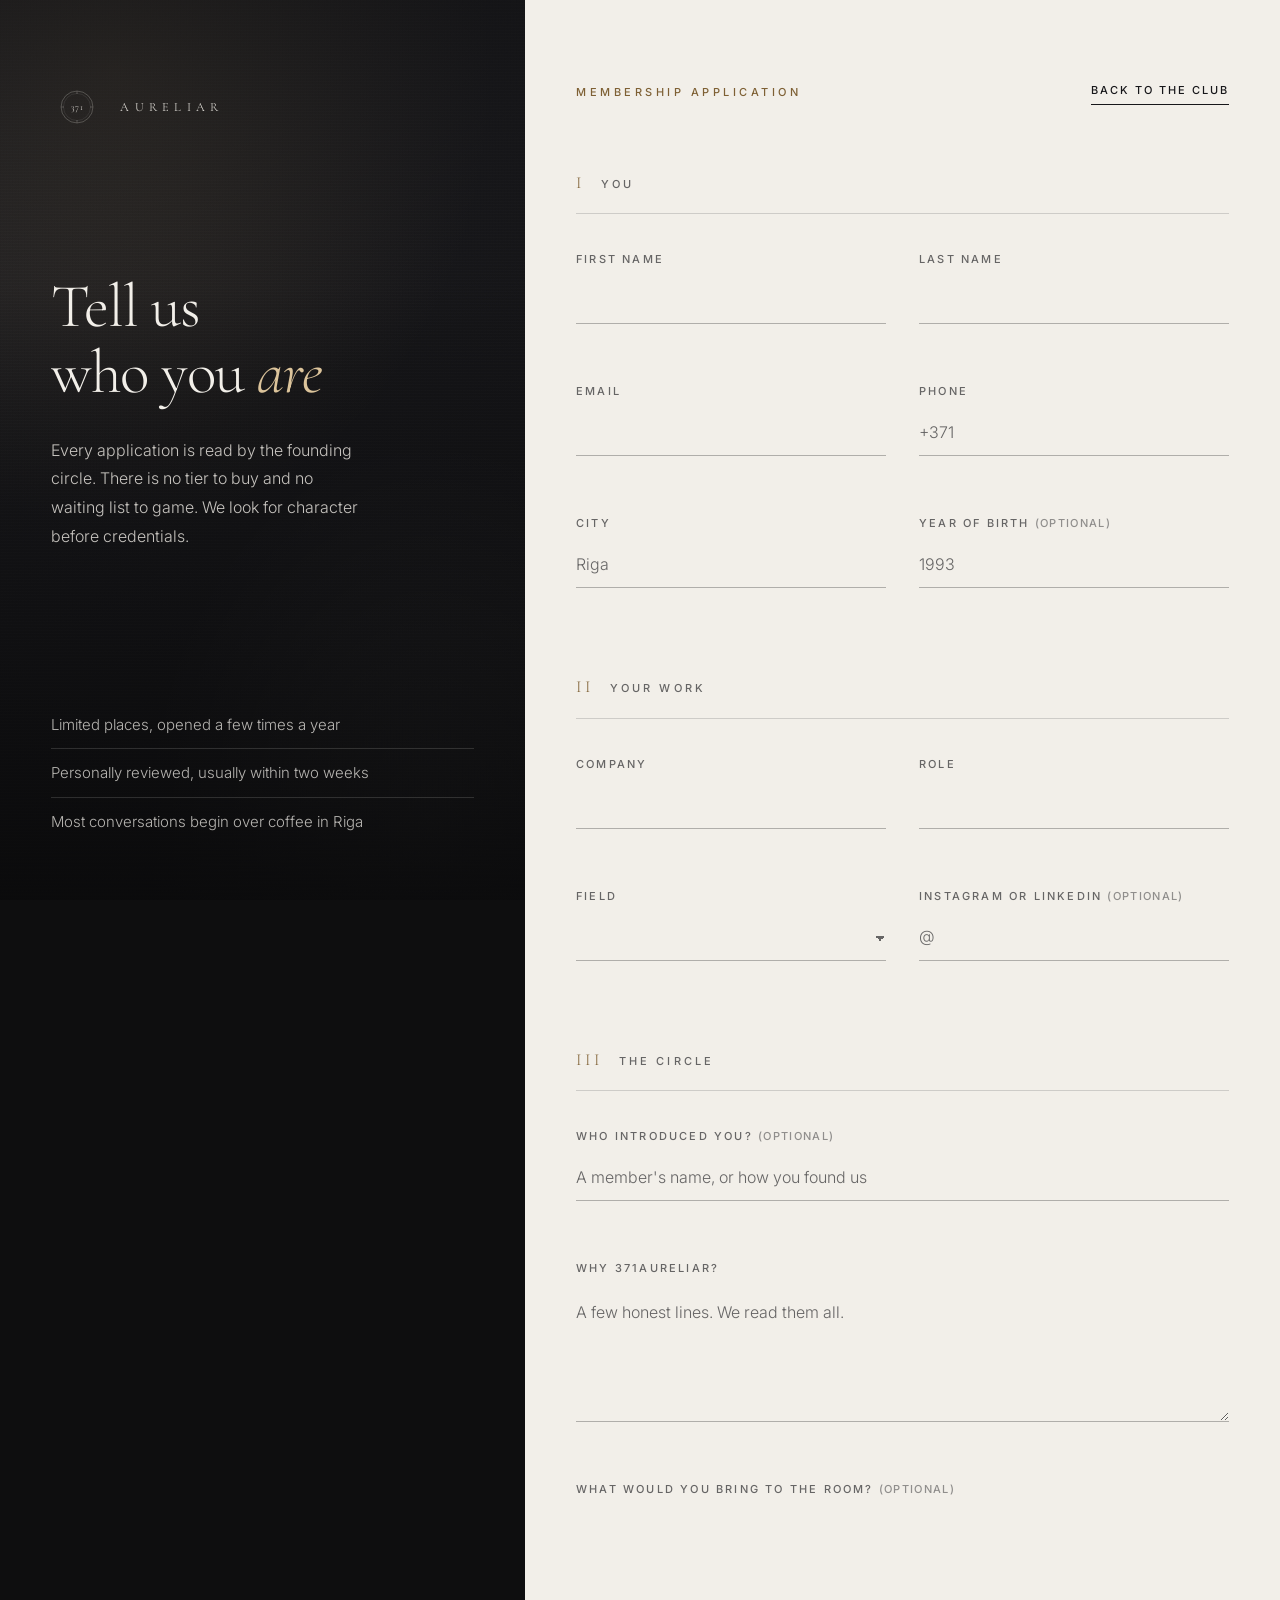
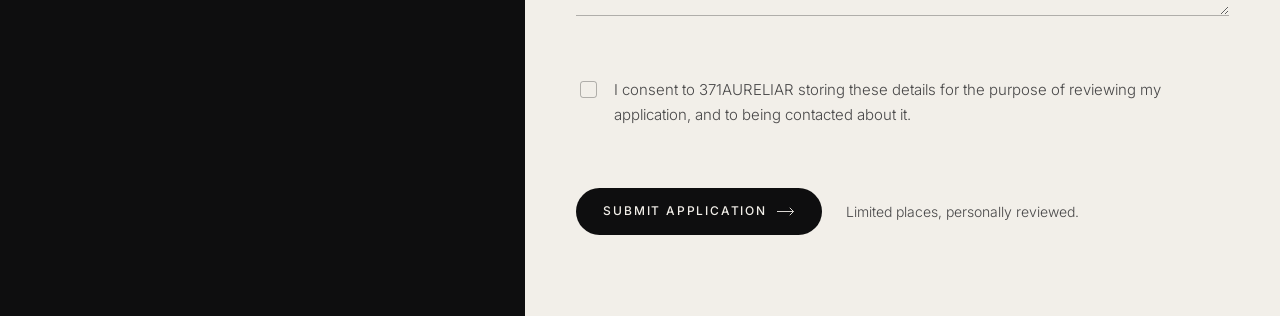
==== apply.html @ 0b49f04f "Initial commit: 371AURELIAR static site Co-Authored-By: Claude Opus 5 <noreply@anthropic.com> Claude" ====
<!DOCTYPE html>
<html lang="en">
<head>
<meta charset="utf-8">
<meta name="viewport" content="width=device-width, initial-scale=1">
<title>Apply for Membership | 371AURELIAR</title>
<meta name="description" content="Apply for membership of 371AURELIAR, a private members club in Riga. Limited places, personally reviewed.">
<meta name="theme-color" content="#0E0E0F">
<meta name="robots" content="noindex">
<link rel="icon" href="favicon.svg" type="image/svg+xml">
<link rel="preconnect" href="https://fonts.googleapis.com">
<link rel="preconnect" href="https://fonts.gstatic.com" crossorigin>
<link href="https://fonts.googleapis.com/css2?family=Cormorant+Garamond:ital,wght@0,300;0,400;1,300;1,400&family=Inter:wght@300;400;500&display=swap" rel="stylesheet">
<link rel="stylesheet" href="assets/css/styles.css">
</head>

<body>

<svg width="0" height="0" style="position:absolute" aria-hidden="true">
  <symbol id="seal" viewBox="0 0 64 64">
    <circle cx="32" cy="32" r="30" fill="none" stroke="currentColor" stroke-width="0.8" opacity="0.55"/>
    <circle cx="32" cy="32" r="25.5" fill="none" stroke="currentColor" stroke-width="0.5" opacity="0.32"/>
    <path d="M32 2.5v5M32 56.5v5M2.5 32h5M56.5 32h5" stroke="currentColor" stroke-width="0.8" opacity="0.55"/>
    <text x="32" y="38.5" text-anchor="middle" font-family="Cormorant Garamond, serif"
          font-size="17" letter-spacing="0.5" fill="currentColor">371</text>
  </symbol>
  <symbol id="arrow" viewBox="0 0 24 12">
    <path d="M0 6h22M17 1l5 5-5 5" fill="none" stroke="currentColor" stroke-width="1.2"/>
  </symbol>
</svg>

<main class="apply">

  <!-- ------------------------------------------------------------ aside -->
  <aside class="apply__aside">
    <!-- FILM SLOT: assets/video/apply.mp4, or a single still -->
    <div class="frame frame--fill" aria-hidden="true">
      <!--
      <video autoplay muted loop playsinline preload="none" poster="assets/img/apply-poster.jpg">
        <source src="assets/video/apply.mp4" type="video/mp4">
      </video>
      -->
    </div>
    <div class="scrim" aria-hidden="true"></div>

    <a class="seal" href="index.html" aria-label="371AURELIAR home" style="justify-items:start">
      <svg aria-hidden="true" style="width:52px"><use href="#seal"></use></svg>
      <span class="seal__word">Aureliar</span>
    </a>

    <div>
      <h1 class="display display--l">Tell us<br>who you <em>are</em></h1>
      <p class="lede" style="margin-top:1.75rem; max-width:34ch">
        Every application is read by the founding circle. There is no tier to buy and no
        waiting list to game. We look for character before credentials.
      </p>
    </div>

    <div>
      <ul class="ticks">
        <li>Limited places, opened a few times a year</li>
        <li>Personally reviewed, usually within two weeks</li>
        <li>Most conversations begin over coffee in Riga</li>
      </ul>
    </div>
  </aside>

  <!-- ------------------------------------------------------------- form -->
  <div class="apply__main">

    <div style="display:flex; justify-content:space-between; align-items:center; gap:1.5rem; margin-bottom:clamp(2.5rem,5vw,4rem)">
      <p class="eyebrow">Membership application</p>
      <a class="textlink" href="index.html">Back to the club</a>
    </div>

    <form class="form" id="apply-form" novalidate>

      <fieldset class="fieldset">
        <div class="fieldset__head"><span>I</span><h2>You</h2></div>
        <div class="grid-2">
          <div class="field">
            <label for="firstName">First name</label>
            <input id="firstName" name="firstName" type="text" autocomplete="given-name" required>
            <span class="field__error" data-error></span>
          </div>
          <div class="field">
            <label for="lastName">Last name</label>
            <input id="lastName" name="lastName" type="text" autocomplete="family-name" required>
            <span class="field__error" data-error></span>
          </div>
          <div class="field">
            <label for="email">Email</label>
            <input id="email" name="email" type="email" autocomplete="email" required>
            <span class="field__error" data-error></span>
          </div>
          <div class="field">
            <label for="phone">Phone</label>
            <input id="phone" name="phone" type="tel" autocomplete="tel" placeholder="+371" required>
            <span class="field__error" data-error></span>
          </div>
          <div class="field">
            <label for="city">City</label>
            <input id="city" name="city" type="text" autocomplete="address-level2" placeholder="Riga" required>
            <span class="field__error" data-error></span>
          </div>
          <div class="field">
            <label for="birthYear">Year of birth <span style="opacity:.7;letter-spacing:.12em">(optional)</span></label>
            <input id="birthYear" name="birthYear" type="text" inputmode="numeric" maxlength="4" placeholder="1993">
            <span class="field__error" data-error></span>
          </div>
        </div>
      </fieldset>

      <fieldset class="fieldset">
        <div class="fieldset__head"><span>II</span><h2>Your work</h2></div>
        <div class="grid-2">
          <div class="field">
            <label for="company">Company</label>
            <input id="company" name="company" type="text" autocomplete="organization" required>
            <span class="field__error" data-error></span>
          </div>
          <div class="field">
            <label for="role">Role</label>
            <input id="role" name="role" type="text" autocomplete="organization-title" required>
            <span class="field__error" data-error></span>
          </div>
          <div class="field">
            <label for="field">Field</label>
            <select id="field" name="field" required>
              <option value="" selected disabled></option>
              <option>Founder / Entrepreneur</option>
              <option>Finance / Investment</option>
              <option>Technology</option>
              <option>Real estate</option>
              <option>Law / Advisory</option>
              <option>Creative / Culture</option>
              <option>Sport</option>
              <option>Other</option>
            </select>
            <span class="field__error" data-error></span>
          </div>
          <div class="field">
            <label for="instagram">Instagram or LinkedIn <span style="opacity:.7;letter-spacing:.12em">(optional)</span></label>
            <input id="instagram" name="instagram" type="text" placeholder="@">
            <span class="field__error" data-error></span>
          </div>
        </div>
      </fieldset>

      <fieldset class="fieldset">
        <div class="fieldset__head"><span>III</span><h2>The circle</h2></div>
        <div class="grid-2">
          <div class="field field--full">
            <label for="referral">Who introduced you? <span style="opacity:.7;letter-spacing:.12em">(optional)</span></label>
            <input id="referral" name="referral" type="text" placeholder="A member's name, or how you found us">
            <span class="field__error" data-error></span>
          </div>
          <div class="field field--full">
            <label for="motivation">Why 371AURELIAR?</label>
            <textarea id="motivation" name="motivation" rows="4" placeholder="A few honest lines. We read them all." required></textarea>
            <span class="field__error" data-error></span>
          </div>
          <div class="field field--full">
            <label for="contribution">What would you bring to the room? <span style="opacity:.7;letter-spacing:.12em">(optional)</span></label>
            <textarea id="contribution" name="contribution" rows="3"></textarea>
            <span class="field__error" data-error></span>
          </div>
        </div>

        <label class="consent" style="margin-top:2.25rem">
          <input type="checkbox" name="consent" required>
          <span>I consent to 371AURELIAR storing these details for the purpose of reviewing my application, and to being contacted about it.</span>
        </label>
        <span class="field__error" data-error data-for="consent"></span>
      </fieldset>

      <div class="form__submit">
        <button class="btn btn--dark" type="submit" id="submit-btn">
          <span>Submit application</span>
          <svg width="18" height="9" aria-hidden="true"><use href="#arrow"></use></svg>
        </button>
        <p class="form__status" id="form-status" role="status" aria-live="polite">Limited places, personally reviewed.</p>
      </div>
    </form>

    <section class="confirm" id="confirm" aria-live="polite">
      <svg width="56" height="56" style="color:var(--gold-ink)" aria-hidden="true"><use href="#seal"></use></svg>
      <p class="eyebrow">Received</p>
      <h2 class="display display--l">Thank you.</h2>
      <p class="lede">
        Your application is with the founding circle. Every submission is read by hand,
        and we reply to each one, usually within two weeks.
      </p>
      <p class="lede">Until then, the door stays where you found it.</p>
      <div>
        <a class="btn btn--dark" href="index.html">
          <span>Return to the club</span>
          <svg width="18" height="9" aria-hidden="true"><use href="#arrow"></use></svg>
        </a>
      </div>
    </section>

  </div>
</main>

<script src="assets/js/main.js" defer></script>
</body>
</html>
---- assets/css/styles.css ----
/* ==========================================================================
   371AURELIAR
   Editorial, photography-led. Two deliberate theme blocks, not alternating
   stripes. Every visual is a .frame: a designed slot that composes as a
   picture before the photography and film land.

   Shape rule (one system, applied everywhere):
     interactive elements  -> full pill
     frames, cards, bands  -> square
     inputs                -> square, hairline underline only
   ========================================================================== */

:root {
  /* surfaces */
  --ink:        #0E0E0F;
  --ink-2:      #141416;
  --ink-3:      #1C1C1F;

  --cream:      #F2EFE9;
  --cream-2:    #E9E4DA;
  --cream-3:    #DCD5C7;

  /* accent: one champagne, two calibrated values.
     --gold reads on ink, --gold-ink reads on cream (AA). */
  --gold:       #C9A66B;
  --gold-soft:  #DCC49B;
  --gold-ink:   #7E6034;

  /* text on ink (all AA against --ink) */
  --on-ink:        #F2EFE9;
  --on-ink-dim:    rgba(242, 239, 233, 0.74);
  --on-ink-faint:  rgba(242, 239, 233, 0.56);
  --hair-ink:      rgba(242, 239, 233, 0.15);
  --hair-ink-2:    rgba(242, 239, 233, 0.28);

  /* text on cream (all AA against --cream) */
  --on-cream:       #17171A;
  --on-cream-dim:   rgba(23, 23, 26, 0.78);
  --on-cream-faint: rgba(23, 23, 26, 0.64);
  --hair-cream:     rgba(23, 23, 26, 0.16);
  --hair-cream-2:   rgba(23, 23, 26, 0.30);

  --serif: 'Cormorant Garamond', 'Iowan Old Style', Georgia, serif;
  --sans:  'Inter', -apple-system, BlinkMacSystemFont, 'Helvetica Neue', sans-serif;

  --gutter: clamp(1.25rem, 4vw, 4.5rem);
  --band-y: clamp(5.5rem, 11vw, 10rem);
  --maxw:   1440px;

  --ease:  cubic-bezier(0.22, 1, 0.36, 1);
  --ease-p: cubic-bezier(0.16, 1, 0.3, 1);

  /* z-scale, documented so nothing freelances a z-index */
  --z-media: 0;
  --z-scrim: 2;
  --z-copy:  3;
  --z-menu:  95;
  --z-head:  100;
}

/* ------------------------------------------------------------- reset --- */

*, *::before, *::after { box-sizing: border-box; }

html {
  -webkit-text-size-adjust: 100%;
  scroll-behavior: smooth;
  scroll-padding-top: 6rem;
}

body {
  margin: 0;
  background: var(--ink);
  color: var(--on-ink);
  font-family: var(--sans);
  font-size: 16px;
  font-weight: 300;
  line-height: 1.7;
  -webkit-font-smoothing: antialiased;
  -moz-osx-font-smoothing: grayscale;
  overflow-x: clip;
}

body.is-locked { overflow: hidden; }

img, video, svg { display: block; max-width: 100%; }
h1, h2, h3, h4, p, figure, blockquote { margin: 0; }
ul, ol { margin: 0; padding: 0; list-style: none; }
button { font: inherit; color: inherit; background: none; border: 0; cursor: pointer; }
a { color: inherit; text-decoration: none; }

::selection { background: var(--gold-ink); color: #fff; }
:focus-visible { outline: 2px solid var(--gold); outline-offset: 4px; border-radius: 2px; }

/* -------------------------------------------------------------- bands --- */

.band { position: relative; padding-block: var(--band-y); }

.band--ink   { background: var(--ink);   color: var(--on-ink); }
.band--ink-2 { background: var(--ink-2); color: var(--on-ink); }
.band--cream { background: var(--cream); color: var(--on-cream); }

/* a band that continues the one above it keeps the surface but drops the
   duplicated top padding, so two sections can share one theme block */
.band--joined { padding-top: 0; margin-top: calc(var(--band-y) * -0.35); }

.wrap {
  width: 100%;
  max-width: var(--maxw);
  margin-inline: auto;
  padding-inline: var(--gutter);
}

.wrap--narrow { max-width: 860px; }
.center { text-align: center; }
.center .lede, .center .eyebrow { margin-inline: auto; }

/* ------------------------------------------------------ type system --- */

.eyebrow {
  font-size: 0.6875rem;
  font-weight: 500;
  letter-spacing: 0.32em;
  text-transform: uppercase;
  color: var(--gold);
}

.band--cream .eyebrow,
.apply__main .eyebrow { color: var(--gold-ink); }

.display {
  font-family: var(--serif);
  font-weight: 300;
  line-height: 1.08;
  letter-spacing: -0.012em;
  font-variant-ligatures: common-ligatures discretionary-ligatures;
  text-wrap: balance;
}

.display--xl { font-size: clamp(2.5rem, 6.1vw, 5.5rem); line-height: 1.04; letter-spacing: -0.02em; }
.display--l  { font-size: clamp(2.1rem, 4.8vw, 4.25rem); line-height: 1.06; letter-spacing: -0.016em; }
.display--m  { font-size: clamp(1.7rem, 2.8vw, 2.75rem); line-height: 1.14; }

.display em {
  font-style: italic;
  color: var(--gold-soft);
  /* italic descenders (y, g, p) need headroom at these line-heights */
  line-height: 1.12;
  padding-bottom: 0.04em;
}

.band--cream .display em { color: var(--gold-ink); }

.lede {
  font-size: clamp(1rem, 1.1vw, 1.0625rem);
  line-height: 1.8;
  color: var(--on-ink-dim);
  max-width: 52ch;
  text-wrap: pretty;
}

.band--cream .lede,
.apply__main .lede { color: var(--on-cream-dim); }

.rule { height: 1px; background: var(--hair-ink); border: 0; }
.band--cream .rule { background: var(--hair-cream); }

/* a drawn hairline, used where a section needs a beat instead of a label */
.tick {
  width: 1px;
  height: clamp(2.5rem, 5vw, 4rem);
  background: linear-gradient(var(--gold-ink), transparent);
  margin: 2.5rem auto 0;
  transform-origin: top;
  transform: scaleY(0);
  transition: transform 1.1s var(--ease) var(--delay, 0ms);
}

.is-in .tick, .tick.is-in { transform: scaleY(1); }
.band--ink .tick { background: linear-gradient(var(--gold), transparent); }

/* section header, left-aligned by default, with an optional aligned aside */
.head { display: grid; gap: 1.5rem; max-width: 30ch; }
.head .eyebrow + .display { margin-top: 0.5rem; }

/* ------------------------------------------------------------ buttons --- */

.btn {
  display: inline-flex;
  align-items: center;
  gap: 0.85em;
  padding: 1.05em 2.2em;
  border-radius: 999px;
  border: 1px solid transparent;
  font-size: 0.75rem;
  font-weight: 500;
  letter-spacing: 0.15em;
  text-transform: uppercase;
  white-space: nowrap;
  background: var(--cream);
  color: var(--ink);
  transition: background 0.45s var(--ease), color 0.45s var(--ease),
              border-color 0.45s var(--ease), transform 0.25s var(--ease-p);
}

.btn svg { flex: 0 0 auto; transition: transform 0.45s var(--ease); }
.btn:hover { background: var(--gold-soft); color: var(--ink); }
.btn:hover svg { transform: translateX(4px); }
.btn:active { transform: scale(0.985) translateY(1px); }

.btn--dark { background: var(--ink); color: var(--cream); }
.btn--dark:hover { background: var(--gold-ink); color: #fff; }

.btn--outline {
  background: transparent;
  color: var(--on-ink);
  border-color: var(--hair-ink-2);
}

.btn--outline:hover { background: var(--cream); color: var(--ink); border-color: var(--cream); }

.band--cream .btn--outline { color: var(--on-cream); border-color: var(--hair-cream-2); }
.band--cream .btn--outline:hover { background: var(--ink); color: var(--cream); border-color: var(--ink); }

.btn--sm { padding: 0.8em 1.6em; font-size: 0.6875rem; }

.textlink {
  display: inline-flex;
  align-items: center;
  gap: 0.6em;
  font-size: 0.6875rem;
  font-weight: 500;
  letter-spacing: 0.18em;
  text-transform: uppercase;
  padding-bottom: 0.35em;
  border-bottom: 1px solid currentColor;
  transition: color 0.4s var(--ease), gap 0.4s var(--ease);
}

.textlink:hover { color: var(--gold-ink); gap: 1em; }
.band--ink .textlink:hover, .apply__aside .textlink:hover { color: var(--gold-soft); }

/* ======================================================== media frames ==
   A .frame is a designed picture slot: it carries its own ratio and a film
   grade, so the page composes before any photography exists. Drop an
   <img>/<video> inside and it takes over. Captions live BELOW the frame
   (.frame-cap), never on top of the picture.
   ======================================================================= */

.frame {
  position: relative;
  overflow: hidden;
  background:
    radial-gradient(120% 85% at 22% 8%, rgba(201, 166, 107, 0.15), transparent 60%),
    radial-gradient(95% 75% at 82% 92%, rgba(255, 255, 255, 0.06), transparent 58%),
    linear-gradient(158deg, #2B2B30 0%, #17171A 46%, #0D0D0F 100%);
  color: var(--on-ink);
  isolation: isolate;
}

.frame > img,
.frame > video {
  position: absolute;
  inset: 0;
  width: 100%;
  height: 100%;
  object-fit: cover;
  z-index: var(--z-media);
}

/* Fine grain, so an unfilled slot reads as film rather than a missing asset.
   Drawn as a 3px tile the compositor rasterises once, not as full-size
   repeating gradients that would repaint on every scroll frame. */
.frame::before {
  content: '';
  position: absolute;
  inset: 0;
  z-index: 1;
  opacity: 0.45;
  background-image: url("data:image/svg+xml,%3Csvg xmlns='http://www.w3.org/2000/svg' width='3' height='3'%3E%3Crect width='3' height='1' fill='%23ffffff' opacity='.026'/%3E%3Crect width='1' height='3' fill='%23000000' opacity='.045'/%3E%3C/svg%3E");
  background-repeat: repeat;
  pointer-events: none;
}

.frame--16x9 { aspect-ratio: 16 / 9; }
.frame--4x5  { aspect-ratio: 4 / 5; }
.frame--3x4  { aspect-ratio: 3 / 4; }
.frame--1x1  { aspect-ratio: 1 / 1; }
.frame--5x4  { aspect-ratio: 5 / 4; }
.frame--fill { position: absolute; inset: 0; }

/* Caption sits under the picture. Replace the text once media lands, or
   delete the element entirely if the picture speaks for itself. */
.frame-cap {
  display: block;
  margin-top: 1rem;
  font-size: 0.8125rem;
  line-height: 1.5;
  color: var(--on-ink-faint);
}

.band--cream .frame-cap { color: var(--on-cream-faint); }

/* scrim for text sitting over a frame */
.scrim {
  position: absolute;
  inset: 0;
  z-index: var(--z-scrim);
  background: linear-gradient(180deg,
    rgba(10,10,11,0.58) 0%, rgba(10,10,11,0.16) 32%,
    rgba(10,10,11,0.46) 70%, rgba(10,10,11,0.88) 100%);
  pointer-events: none;
}

.scrim--soft {
  background: linear-gradient(180deg,
    rgba(10,10,11,0.30) 0%, rgba(10,10,11,0.52) 60%, rgba(10,10,11,0.78) 100%);
}

/* ============================================================= header === */

.header {
  position: fixed;
  inset: 0 0 auto 0;
  z-index: var(--z-head);
  padding-block: 0.8rem;
  border-bottom: 1px solid transparent;
  transition: background 0.5s var(--ease), border-color 0.5s var(--ease),
              padding 0.5s var(--ease);
}

.header.is-stuck {
  padding-block: 0.7rem;
  background: rgba(14, 14, 15, 0.86);
  backdrop-filter: saturate(160%) blur(18px);
  -webkit-backdrop-filter: saturate(160%) blur(18px);
  border-bottom-color: var(--hair-ink);
}

.header__inner {
  display: grid;
  grid-template-columns: 1fr auto 1fr;
  align-items: center;
  gap: 1.5rem;
  min-height: 48px;
}

.header__left  { display: flex; align-items: center; gap: 1.75rem; }
.header__right { display: flex; align-items: center; justify-content: flex-end; gap: 1rem; }

.header__link, .header .seal, .header .burger { color: var(--cream); }
.header .btn { color: var(--ink); }

.header__link {
  font-size: 0.6875rem;
  font-weight: 500;
  letter-spacing: 0.18em;
  text-transform: uppercase;
  color: var(--on-ink-dim);
  transition: color 0.4s var(--ease);
}

.header__link:hover { color: var(--cream); }

/* centred seal. Horizontal at rest so the bar stays under 80px. */
.seal {
  display: flex;
  align-items: center;
  gap: 0.75rem;
  line-height: 1;
}

.seal svg {
  width: 34px;
  height: 34px;
  flex: 0 0 auto;
  transition: transform 0.6s var(--ease);
}

.seal:hover svg { transform: rotate(-12deg); }

.seal__word {
  font-family: var(--serif);
  font-size: clamp(0.78rem, 0.95vw, 0.9rem);
  letter-spacing: 0.42em;
  text-indent: 0.42em;
  text-transform: uppercase;
  white-space: nowrap;
}

.burger {
  width: 44px; height: 44px;
  border: 1px solid var(--hair-ink-2);
  border-radius: 999px;
  display: grid;
  place-content: center;
  gap: 5px;
  transition: border-color 0.4s var(--ease), transform 0.25s var(--ease-p);
}

.burger:hover { border-color: var(--cream); }
.burger:active { transform: scale(0.94); }

.burger span {
  display: block;
  width: 17px; height: 1px;
  background: var(--cream);
  transition: transform 0.45s var(--ease), opacity 0.3s var(--ease);
}

body.is-menu .burger span:nth-child(1) { transform: translateY(3px) rotate(45deg); }
body.is-menu .burger span:nth-child(2) { transform: translateY(-3px) rotate(-45deg); }

/* overlay menu */
.menu {
  position: fixed;
  inset: 0;
  z-index: var(--z-menu);
  background: var(--ink);
  display: grid;
  grid-template-rows: 1fr auto;
  padding: clamp(6rem, 14vh, 9rem) var(--gutter) 2.5rem;
  opacity: 0;
  visibility: hidden;
  /* visibility flips instantly on open, so the first link is focusable on
     the same frame, and is deferred to the end of the fade on close */
  transition: opacity 0.5s var(--ease), visibility 0s linear 0.5s;
}

body.is-menu .menu {
  opacity: 1;
  visibility: visible;
  transition: opacity 0.5s var(--ease), visibility 0s linear 0s;
}

.menu__list {
  display: grid;
  align-content: center;
  justify-items: center;
  gap: clamp(0.4rem, 1.4vh, 0.9rem);
  text-align: center;
}

.menu__list a {
  font-family: var(--serif);
  font-size: clamp(2rem, 6vw, 3.5rem);
  font-weight: 300;
  line-height: 1.22;
  color: var(--cream);
  transition: color 0.4s var(--ease), transform 0.5s var(--ease);
  opacity: 0;
  transform: translateY(14px);
}

body.is-menu .menu__list a {
  opacity: 1;
  transform: none;
  transition: opacity 0.55s var(--ease) var(--d, 0ms),
              transform 0.55s var(--ease) var(--d, 0ms),
              color 0.35s var(--ease);
}

.menu__list a:hover { color: var(--gold-soft); }
.menu__list .btn { margin-top: 1.5rem; font-family: var(--sans); }

.menu__foot {
  display: flex;
  flex-wrap: wrap;
  gap: 1rem 2rem;
  justify-content: space-between;
  align-items: center;
  padding-top: 2rem;
  border-top: 1px solid var(--hair-ink);
  font-size: 0.6875rem;
  letter-spacing: 0.2em;
  text-transform: uppercase;
  color: var(--on-ink-faint);
}

/* =============================================================== hero === */
/* Full-bleed film, type anchored bottom-left. Top padding stays capped so
   the copy never floats mid-viewport. */

.hero {
  position: relative;
  min-height: 100svh;
  display: grid;
  align-items: end;
  padding: 6rem var(--gutter) clamp(3.5rem, 9vh, 6rem);
  overflow: hidden;
}

.hero .frame {
  position: absolute;
  inset: 0;
  z-index: var(--z-media);
  transform: scale(1.06);
  animation: drift 26s var(--ease) infinite alternate;
}

/* the film is the only thing on screen for the first beat: let it breathe */
@keyframes drift {
  from { transform: scale(1.06) translate3d(0, 0, 0); }
  to   { transform: scale(1.14) translate3d(-1.2%, -1.6%, 0); }
}

.hero__inner {
  position: relative;
  z-index: var(--z-copy);
  display: grid;
  justify-items: start;
  gap: clamp(1.25rem, 2.6vh, 2rem);
  max-width: 62rem;
  width: 100%;
}

.hero h1 { max-width: 22ch; }
.hero .lede { max-width: 42ch; color: rgba(242, 239, 233, 0.82); }
.hero__ctas { display: flex; flex-wrap: wrap; gap: 0.75rem; }

/* centred variant, kept for the one manifesto moment mid-page */
.hero--centred { place-items: center; text-align: center; }
.hero--centred .hero__inner { justify-items: center; }

/* line-mask reveal, used only on the two headlines that carry the page */
.rise {
  display: block;
  overflow: hidden;
  padding-bottom: 0.16em;
  margin-bottom: -0.16em;
}

.rise > i {
  display: block;
  font-style: inherit;
  transform: translateY(112%);
  transition: transform 1.05s var(--ease-p) var(--d, 0ms);
}

.reveal.is-in .rise > i, .is-in > .rise > i { transform: none; }

/* ============================================================== cards === */
/* Asymmetric bento: two wide tiles, two narrow. Exactly four cells for four
   items, with real rhythm rather than four identical columns. */

.bento {
  display: grid;
  gap: clamp(1rem, 1.6vw, 1.75rem);
  margin-top: clamp(3rem, 6vw, 4.5rem);
}

@media (min-width: 720px) {
  .bento { grid-template-columns: repeat(5, 1fr); }
  .bento > :nth-child(1) { grid-column: span 3; }
  .bento > :nth-child(2) { grid-column: span 2; }
  .bento > :nth-child(3) { grid-column: span 2; }
  .bento > :nth-child(4) { grid-column: span 3; }
}

.card { position: relative; display: block; }

.card .frame {
  transition: transform 1.2s var(--ease);
  aspect-ratio: 4 / 5;
}

@media (min-width: 720px) {
  .bento > :nth-child(1) .frame,
  .bento > :nth-child(4) .frame { aspect-ratio: 16 / 11; }
}

.card__media { position: relative; overflow: hidden; }
.card:hover .frame { transform: scale(1.045); }

.card__body {
  display: grid;
  gap: 0.6rem;
  margin-top: 1.5rem;
  text-align: left;
}

.card__body h3 {
  font-family: var(--serif);
  font-weight: 300;
  font-size: clamp(1.5rem, 2.2vw, 2rem);
  line-height: 1.12;
}

/* body copy is always visible: it is the only description of what happens */
.card__body p {
  font-size: 0.9375rem;
  line-height: 1.7;
  color: var(--on-ink-dim);
  max-width: 38ch;
}

.band--cream .card__body p { color: var(--on-cream-dim); }

/* ============================================================== split === */

.split { display: grid; gap: clamp(2.5rem, 5vw, 5rem); align-items: center; }

@media (min-width: 900px) {
  .split { grid-template-columns: 1.05fr 1fr; }
  .split--reverse > *:first-child { order: 2; }
  /* offset lift, so the pair reads as a composition and not two boxes */
  .split--offset > *:first-child { transform: translateY(-2.5rem); }
}

.split__body { display: grid; gap: 1.5rem; justify-items: start; }
.split__body .btn { margin-top: 0.75rem; }

/* =============================================================== rail === */

.rail {
  display: grid;
  grid-auto-flow: column;
  grid-auto-columns: clamp(255px, 30vw, 400px);
  gap: clamp(0.85rem, 1.4vw, 1.5rem);
  overflow-x: auto;
  scroll-snap-type: x mandatory;
  scroll-padding-inline: var(--gutter);
  padding-inline: var(--gutter);
  padding-bottom: 1.25rem;
  scrollbar-width: none;
}

.rail::-webkit-scrollbar { display: none; }
.rail > * { scroll-snap-align: start; }
.rail .frame { transition: transform 1.2s var(--ease); }
.rail .card:hover .frame { transform: scale(1.045); }

.rail-head {
  display: flex;
  flex-wrap: wrap;
  align-items: flex-end;
  justify-content: space-between;
  gap: 1.5rem;
  margin-bottom: clamp(2rem, 4vw, 3rem);
}

.rail-nav { display: flex; gap: 0.6rem; }

.rail-nav button {
  width: 46px; height: 46px;
  border-radius: 999px;
  border: 1px solid var(--hair-ink-2);
  color: var(--on-ink);
  display: grid;
  place-items: center;
  transition: background 0.4s var(--ease), color 0.4s var(--ease),
              border-color 0.4s var(--ease), transform 0.25s var(--ease-p);
}

.rail-nav button:hover { background: var(--cream); color: var(--ink); border-color: var(--cream); }
.rail-nav button:active { transform: scale(0.94); }
.rail-nav button:disabled { opacity: 0.35; pointer-events: none; }

/* ============================================================= events === */
/* One hairline between rows, none above the first, one under the last.
   The date carries the weight instead of a badge on every line. */

.events { margin-top: clamp(3rem, 6vw, 4.5rem); border-bottom: 1px solid var(--hair-cream); }

.event {
  display: grid;
  gap: 0.4rem 2.5rem;
  padding-block: clamp(1.75rem, 3vw, 2.5rem);
  align-items: baseline;
}

.event + .event { border-top: 1px solid var(--hair-cream); }

@media (min-width: 820px) {
  .event { grid-template-columns: 9rem minmax(0, 1.15fr) minmax(0, 1fr) 10rem; }
  .event__tag { justify-self: end; }
}

.event__date {
  font-family: var(--serif);
  font-size: clamp(1.3rem, 1.8vw, 1.6rem);
  letter-spacing: 0.04em;
  color: var(--gold-ink);
}

.event__title {
  font-family: var(--serif);
  font-weight: 300;
  font-size: clamp(1.45rem, 2.2vw, 1.95rem);
  line-height: 1.14;
}

.event__venue { font-size: 0.9375rem; color: var(--on-cream-dim); }

.event__tag {
  justify-self: start;
  font-size: 0.625rem;
  font-weight: 500;
  letter-spacing: 0.2em;
  text-transform: uppercase;
  color: var(--on-cream-faint);
  white-space: nowrap;
}

/* ============================================================== steps === */
/* A vertical ledger with a drawn rule, not three identical columns. */

.ledger {
  margin-top: clamp(3rem, 6vw, 4.5rem);
  display: grid;
  gap: 0;
  max-width: 72rem;
}

.step {
  display: grid;
  gap: 0.5rem 2.5rem;
  padding-block: clamp(1.75rem, 3vw, 2.5rem);
  align-items: start;
}

.step + .step { border-top: 1px solid var(--hair-ink); }

@media (min-width: 720px) {
  .step { grid-template-columns: 4.5rem minmax(0, 16rem) minmax(0, 1fr); }
}

.step__no {
  font-family: var(--serif);
  font-size: 1.15rem;
  letter-spacing: 0.14em;
  color: var(--gold);
}

.step h3 {
  font-family: var(--serif);
  font-weight: 300;
  font-size: clamp(1.5rem, 2.1vw, 1.9rem);
  line-height: 1.14;
}

.step p { font-size: 0.9375rem; color: var(--on-ink-dim); max-width: 56ch; }

/* ========================================================== accordion === */

.faq { margin-top: clamp(2.5rem, 5vw, 3.5rem); border-bottom: 1px solid var(--hair-cream); }

.qa + .qa { border-top: 1px solid var(--hair-cream); }

.qa__q {
  width: 100%;
  list-style: none;
  cursor: pointer;
  display: flex;
  align-items: center;
  justify-content: space-between;
  gap: 2rem;
  padding: clamp(1.3rem, 2vw, 1.75rem) 0;
  text-align: left;
  font-family: var(--serif);
  font-size: clamp(1.2rem, 1.7vw, 1.45rem);
  font-weight: 400;
  line-height: 1.32;
  transition: color 0.35s var(--ease);
}

.qa__q:hover { color: var(--gold-ink); }

.qa__sign { position: relative; flex: 0 0 auto; width: 16px; height: 16px; }

.qa__sign::before, .qa__sign::after {
  content: '';
  position: absolute;
  inset: 50% 0 auto 0;
  height: 1px;
  background: currentColor;
  transition: transform 0.45s var(--ease);
}

.qa__sign::after { transform: rotate(90deg); }
.qa[open] .qa__sign::after { transform: rotate(0deg); }

.qa__q::-webkit-details-marker { display: none; }
.qa__q::marker { content: ''; }

.qa__a { padding-bottom: 1.75rem; }
.qa[open] .qa__a { animation: qa-open 0.45s var(--ease) both; }

@keyframes qa-open {
  from { opacity: 0; transform: translateY(-6px); }
  to   { opacity: 1; transform: none; }
}

.qa__a p { color: var(--on-cream-dim); max-width: 62ch; }

/* ============================================================= footer === */

.footer {
  background: var(--ink);
  color: var(--on-ink);
  padding-block: clamp(4.5rem, 9vw, 7rem) 2.25rem;
}

.footer__cta { text-align: center; padding-bottom: clamp(3.5rem, 7vw, 5.5rem); }

.footer__grid {
  display: grid;
  gap: clamp(2rem, 4vw, 3rem);
  padding-block: clamp(2.5rem, 5vw, 3.5rem);
  border-top: 1px solid var(--hair-ink);
}

@media (min-width: 800px) { .footer__grid { grid-template-columns: 1.3fr 1fr 1fr; } }

.footer h4 {
  font-size: 0.625rem;
  font-weight: 500;
  letter-spacing: 0.28em;
  text-transform: uppercase;
  color: var(--on-ink-faint);
  margin-bottom: 1.35rem;
}

.footer li + li { margin-top: 0.8rem; }
.footer li a { font-size: 0.9375rem; color: var(--on-ink-dim); transition: color 0.4s var(--ease); }
.footer li a:hover { color: var(--gold-soft); }

.footer__bottom {
  border-top: 1px solid var(--hair-ink);
  padding-top: 1.75rem;
  display: flex;
  flex-wrap: wrap;
  gap: 0.75rem 2rem;
  justify-content: space-between;
  font-size: 0.6875rem;
  letter-spacing: 0.16em;
  text-transform: uppercase;
  color: var(--on-ink-faint);
}

/* ============================================================== apply === */

.apply { display: grid; min-height: 100svh; }

@media (min-width: 1000px) { .apply { grid-template-columns: 0.82fr 1.18fr; } }

.apply__aside {
  position: relative;
  display: grid;
  align-content: space-between;
  gap: 3rem;
  padding: clamp(4.5rem, 10vh, 6rem) var(--gutter) clamp(2.5rem, 6vh, 4rem);
  overflow: hidden;
  color: var(--on-ink);
}

@media (min-width: 1000px) { .apply__aside { position: sticky; top: 0; height: 100svh; } }

.apply__aside > *:not(.frame):not(.scrim) { position: relative; z-index: var(--z-copy); }
.apply__aside .lede { color: rgba(242, 239, 233, 0.8); }

.apply__main {
  background: var(--cream);
  color: var(--on-cream);
  padding: clamp(4rem, 9vh, 6.5rem) var(--gutter) clamp(4rem, 9vh, 6.5rem);
}

.form { max-width: 44rem; }

.fieldset { border: 0; margin: 0 0 clamp(2.5rem, 5vw, 3.75rem); padding: 0; }

.fieldset__head {
  display: flex;
  align-items: baseline;
  gap: 1rem;
  padding-bottom: 1rem;
  margin-bottom: 2.25rem;
  border-bottom: 1px solid var(--hair-cream);
}

.fieldset__head span {
  font-family: var(--serif);
  font-size: 1.05rem;
  color: var(--gold-ink);
  letter-spacing: 0.18em;
}

.fieldset__head h2 {
  font-size: 0.6875rem;
  font-weight: 500;
  letter-spacing: 0.28em;
  text-transform: uppercase;
  color: var(--on-cream-faint);
}

.grid-2 { display: grid; gap: clamp(1.5rem, 2.6vw, 2.25rem); }
@media (min-width: 680px) { .grid-2 { grid-template-columns: 1fr 1fr; } }

.field { display: flex; flex-direction: column; }
.field--full { grid-column: 1 / -1; }

.field label {
  font-size: 0.6875rem;
  font-weight: 500;
  letter-spacing: 0.2em;
  text-transform: uppercase;
  color: var(--on-cream-faint);
  margin-bottom: 0.75rem;
}

.field input, .field select, .field textarea {
  width: 100%;
  background: transparent;
  border: 0;
  border-bottom: 1px solid var(--hair-cream-2);
  border-radius: 0;
  padding: 0.55rem 0 0.85rem;
  color: var(--on-cream);
  font-family: var(--sans);
  font-size: 1rem;
  font-weight: 300;
  transition: border-color 0.35s var(--ease);
}

.field textarea { resize: vertical; min-height: 6.5rem; line-height: 1.7; }

.field select {
  appearance: none;
  background-image: linear-gradient(45deg, transparent 50%, var(--on-cream-faint) 50%),
                    linear-gradient(135deg, var(--on-cream-faint) 50%, transparent 50%);
  background-position: right 6px center, right 1px center;
  background-size: 5px 5px, 5px 5px;
  background-repeat: no-repeat;
}

/* placeholders carry a hint, never the label, and stay readable */
.field input::placeholder, .field textarea::placeholder { color: var(--on-cream-faint); }

.field input:focus, .field select:focus, .field textarea:focus {
  outline: none;
  border-bottom-color: var(--gold-ink);
  border-bottom-width: 2px;
  padding-bottom: calc(0.85rem - 1px);
}

.field__help {
  font-size: 0.75rem;
  color: var(--on-cream-faint);
  margin-top: 0.5rem;
}

.field__error {
  font-size: 0.75rem;
  color: #97331F;
  min-height: 1.1rem;
  margin-top: 0.45rem;
  opacity: 0;
  transition: opacity 0.3s var(--ease);
}

.field.has-error input, .field.has-error select, .field.has-error textarea { border-bottom-color: #97331F; }
.field.has-error .field__error, .consent.has-error + .field__error { opacity: 1; }

.consent {
  display: flex;
  gap: 0.9rem;
  align-items: flex-start;
  font-size: 0.9375rem;
  color: var(--on-cream-dim);
  line-height: 1.7;
}

.consent input {
  appearance: none;
  flex: 0 0 auto;
  width: 17px; height: 17px;
  margin-top: 0.3rem;
  border: 1px solid var(--hair-cream-2);
  border-radius: 3px;
  transition: background 0.3s var(--ease), border-color 0.3s var(--ease);
}

.consent input:checked {
  background: var(--gold-ink);
  border-color: var(--gold-ink);
  background-image: linear-gradient(45deg, transparent 46%, #fff 46% 56%, transparent 56%),
                    linear-gradient(-45deg, transparent 46%, #fff 46% 56%, transparent 56%);
  background-size: 11px 11px;
  background-position: center;
  background-repeat: no-repeat;
}

.form__submit {
  margin-top: clamp(2rem, 4vw, 3rem);
  display: flex;
  flex-wrap: wrap;
  align-items: center;
  gap: 1.5rem;
}

.form__status { font-size: 0.875rem; color: var(--on-cream-dim); }
.form__status[data-state="error"] { color: #97331F; }

.btn[disabled] { opacity: 0.55; pointer-events: none; }

/* sending state: the button says what it is doing rather than spinning */
.btn.is-busy { opacity: 0.7; pointer-events: none; }

.confirm { display: none; max-width: 40rem; }
.confirm > * + * { margin-top: 1.5rem; }
body.is-submitted .form { display: none; }
body.is-submitted .confirm { display: grid; }

/* =============================================================== bits === */

.ticks { display: grid; gap: 0; }

.ticks li {
  font-size: 0.9375rem;
  color: var(--on-ink-dim);
  padding-block: 0.7rem;
}

.ticks li + li { border-top: 1px solid var(--hair-ink); }

.band--cream .ticks li, .apply__main .ticks li { color: var(--on-cream-dim); }
.band--cream .ticks li + li, .apply__main .ticks li + li { border-top-color: var(--hair-cream); }

/* -------------------------------------------------------- reveal ------- */

.reveal {
  opacity: 0;
  transform: translateY(20px);
  transition: opacity 0.8s var(--ease), transform 0.8s var(--ease);
  transition-delay: var(--delay, 0ms);
}

.reveal.is-in { opacity: 1; transform: none; }

/* a headline that uses .rise handles its own motion, so the wrapper only
   needs to fade, otherwise the two transforms fight */
.reveal:has(.rise) { transform: none; }

@media (prefers-reduced-motion: reduce) {
  html { scroll-behavior: auto; }
  .reveal { opacity: 1; transform: none; transition: none; }
  .rise > i { transform: none; transition: none; }
  .tick { transform: scaleY(1); transition: none; }
  .hero .frame { animation: none; transform: scale(1.02); }
  .menu__list a { opacity: 1; transform: none; }
  *, *::before, *::after {
    animation-duration: 0.001ms !important;
    animation-iteration-count: 1 !important;
    transition-duration: 0.001ms !important;
  }
}

/* ------------------------------------------------------- responsive ---- */

@media (max-width: 899px) {
  .header__left .header__link { display: none; }
  .header__right .btn { display: none; }
  .seal__word { letter-spacing: 0.3em; text-indent: 0.3em; }
  .split--offset > *:first-child { transform: none; }
}

@media (max-width: 719px) {
  .head { max-width: none; }
  .hero h1 { max-width: none; }
}
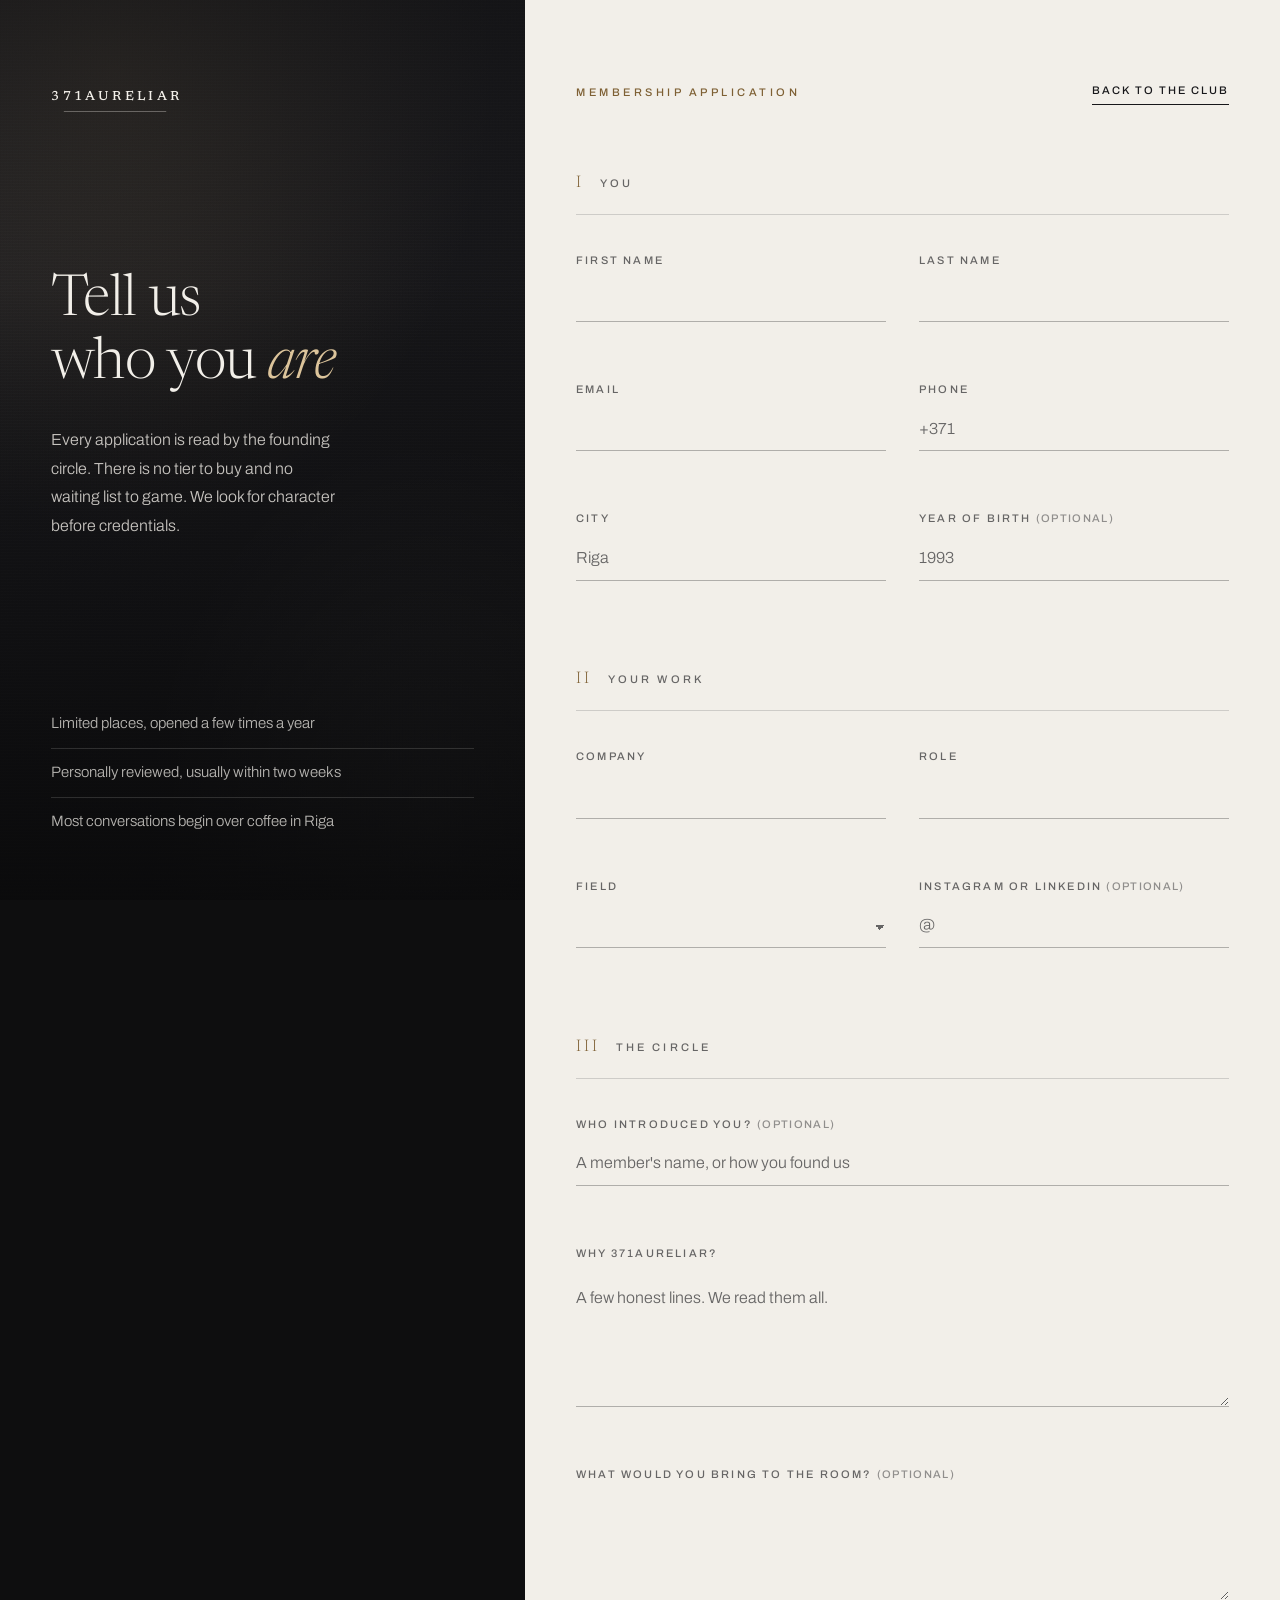
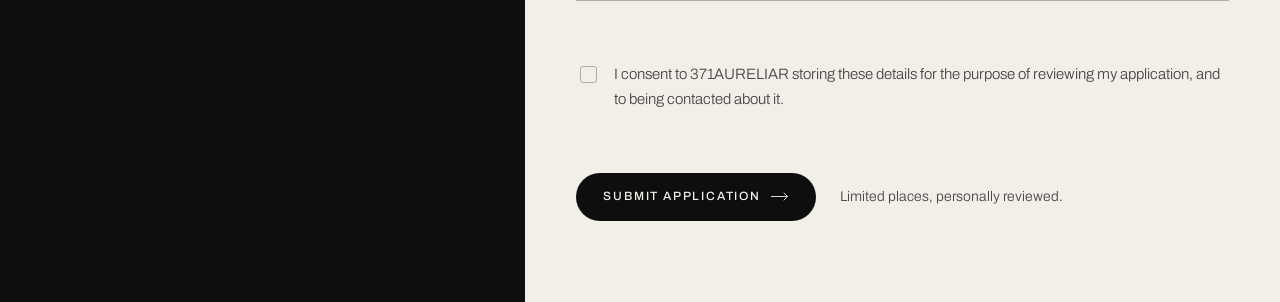
==== commit 1dbbd8fd: "New typeface system and the aureliar.com wordmark as the logo Newsreader replaces Cormorant Garamond" ====
--- a/apply.html
+++ b/apply.html
@@ -10,20 +10,13 @@
 <link rel="icon" href="favicon.svg" type="image/svg+xml">
 <link rel="preconnect" href="https://fonts.googleapis.com">
 <link rel="preconnect" href="https://fonts.gstatic.com" crossorigin>
-<link href="https://fonts.googleapis.com/css2?family=Cormorant+Garamond:ital,wght@0,300;0,400;1,300;1,400&family=Inter:wght@300;400;500&display=swap" rel="stylesheet">
+<link href="https://fonts.googleapis.com/css2?family=Archivo:wght@300;400;500&family=Newsreader:ital,opsz,wght@0,6..72,300..500;1,6..72,300..400&display=swap" rel="stylesheet">
 <link rel="stylesheet" href="assets/css/styles.css">
 </head>
 
 <body>
 
 <svg width="0" height="0" style="position:absolute" aria-hidden="true">
-  <symbol id="seal" viewBox="0 0 64 64">
-    <circle cx="32" cy="32" r="30" fill="none" stroke="currentColor" stroke-width="0.8" opacity="0.55"/>
-    <circle cx="32" cy="32" r="25.5" fill="none" stroke="currentColor" stroke-width="0.5" opacity="0.32"/>
-    <path d="M32 2.5v5M32 56.5v5M2.5 32h5M56.5 32h5" stroke="currentColor" stroke-width="0.8" opacity="0.55"/>
-    <text x="32" y="38.5" text-anchor="middle" font-family="Cormorant Garamond, serif"
-          font-size="17" letter-spacing="0.5" fill="currentColor">371</text>
-  </symbol>
   <symbol id="arrow" viewBox="0 0 24 12">
     <path d="M0 6h22M17 1l5 5-5 5" fill="none" stroke="currentColor" stroke-width="1.2"/>
   </symbol>
@@ -43,9 +36,9 @@
     </div>
     <div class="scrim" aria-hidden="true"></div>
 
-    <a class="seal" href="index.html" aria-label="371AURELIAR home" style="justify-items:start">
-      <svg aria-hidden="true" style="width:52px"><use href="#seal"></use></svg>
-      <span class="seal__word">Aureliar</span>
+    <a class="mark" href="index.html" aria-label="371AURELIAR home">
+      <span class="mark__word">371Aureliar</span>
+      <span class="mark__rule" aria-hidden="true"></span>
     </a>
 
     <div>
@@ -184,7 +177,10 @@
     </form>
 
     <section class="confirm" id="confirm" aria-live="polite">
-      <svg width="56" height="56" style="color:var(--gold-ink)" aria-hidden="true"><use href="#seal"></use></svg>
+      <span class="mark mark--lg" style="margin:0 auto; color:var(--gold-ink)">
+        <span class="mark__word">371Aureliar</span>
+        <span class="mark__rule" aria-hidden="true"></span>
+      </span>
       <p class="eyebrow">Received</p>
       <h2 class="display display--l">Thank you.</h2>
       <p class="lede">
--- a/assets/css/styles.css
+++ b/assets/css/styles.css
@@ -40,8 +40,11 @@
   --hair-cream:     rgba(23, 23, 26, 0.16);
   --hair-cream-2:   rgba(23, 23, 26, 0.30);
 
-  --serif: 'Cormorant Garamond', 'Iowan Old Style', Georgia, serif;
-  --sans:  'Inter', -apple-system, BlinkMacSystemFont, 'Helvetica Neue', sans-serif;
+  /* Type: an editorial serif for display, a quiet grotesque for text.
+     Newsreader keeps a high x-height and sturdy stems, so it stays legible
+     on ink at small sizes and in the wide-tracked caps this page leans on. */
+  --serif: 'Newsreader', 'Iowan Old Style', Georgia, serif;
+  --sans:  'Archivo', -apple-system, BlinkMacSystemFont, 'Helvetica Neue', sans-serif;
 
   --gutter: clamp(1.25rem, 4vw, 4.5rem);
   --band-y: clamp(5.5rem, 11vw, 10rem);
@@ -73,9 +76,9 @@
   background: var(--ink);
   color: var(--on-ink);
   font-family: var(--sans);
-  font-size: 16px;
+  font-size: 15.75px;
   font-weight: 300;
-  line-height: 1.7;
+  line-height: 1.72;
   -webkit-font-smoothing: antialiased;
   -moz-osx-font-smoothing: grayscale;
   overflow-x: clip;
@@ -130,23 +133,24 @@
 
 .display {
   font-family: var(--serif);
+  font-optical-sizing: auto;
   font-weight: 300;
   line-height: 1.08;
-  letter-spacing: -0.012em;
+  letter-spacing: -0.004em;
   font-variant-ligatures: common-ligatures discretionary-ligatures;
   text-wrap: balance;
 }
 
-.display--xl { font-size: clamp(2.5rem, 6.1vw, 5.5rem); line-height: 1.04; letter-spacing: -0.02em; }
-.display--l  { font-size: clamp(2.1rem, 4.8vw, 4.25rem); line-height: 1.06; letter-spacing: -0.016em; }
-.display--m  { font-size: clamp(1.7rem, 2.8vw, 2.75rem); line-height: 1.14; }
+.display--xl { font-size: clamp(2.4rem, 5.7vw, 5.15rem); line-height: 1.05; letter-spacing: -0.016em; }
+.display--l  { font-size: clamp(2rem, 4.5vw, 3.95rem);    line-height: 1.07; letter-spacing: -0.012em; }
+.display--m  { font-size: clamp(1.65rem, 2.7vw, 2.6rem);  line-height: 1.15; }
 
 .display em {
   font-style: italic;
   color: var(--gold-soft);
   /* italic descenders (y, g, p) need headroom at these line-heights */
-  line-height: 1.12;
-  padding-bottom: 0.04em;
+  line-height: 1.14;
+  padding-bottom: 0.05em;
 }
 
 .band--cream .display em { color: var(--gold-ink); }
@@ -348,7 +352,7 @@
 .header__left  { display: flex; align-items: center; gap: 1.75rem; }
 .header__right { display: flex; align-items: center; justify-content: flex-end; gap: 1rem; }
 
-.header__link, .header .seal, .header .burger { color: var(--cream); }
+.header__link, .header .mark, .header .burger { color: var(--cream); }
 .header .btn { color: var(--ink); }
 
 .header__link {
@@ -362,31 +366,48 @@
 
 .header__link:hover { color: var(--cream); }
 
-/* centred seal. Horizontal at rest so the bar stays under 80px. */
-.seal {
-  display: flex;
-  align-items: center;
-  gap: 0.75rem;
+/* The mark: the 371AURELIAR wordmark as used on aureliar.com. Display face,
+   wide tracking, a hairline beneath. Horizontal in the bar so the header stays
+   under 80px; .mark--lg is the centred, stacked lockup. */
+.mark {
+  display: grid;
+  width: max-content;
+  justify-items: center;
+  gap: 0.5rem;
   line-height: 1;
 }
 
-.seal svg {
-  width: 34px;
-  height: 34px;
-  flex: 0 0 auto;
-  transition: transform 0.6s var(--ease);
-}
-
-.seal:hover svg { transform: rotate(-12deg); }
-
-.seal__word {
+.mark__word {
   font-family: var(--serif);
-  font-size: clamp(0.78rem, 0.95vw, 0.9rem);
-  letter-spacing: 0.42em;
-  text-indent: 0.42em;
+  font-optical-sizing: auto;
+  font-weight: 500;
+  font-size: clamp(0.82rem, 1vw, 0.98rem);
+  letter-spacing: 0.26em;
+  margin-right: -0.26em;
   text-transform: uppercase;
   white-space: nowrap;
 }
+
+.mark__rule {
+  width: 100%;
+  height: 1px;
+  background: currentColor;
+  opacity: 0.32;
+  transform: scaleX(0.8);
+  transition: transform 0.6s var(--ease), opacity 0.6s var(--ease);
+}
+
+.mark:hover .mark__rule { transform: scaleX(1); opacity: 0.6; }
+
+.mark--lg { gap: 1rem; }
+
+.mark--lg .mark__word {
+  font-size: clamp(1.25rem, 2.4vw, 1.9rem);
+  letter-spacing: 0.3em;
+  margin-right: -0.3em;
+}
+
+.mark--lg .mark__rule { width: 5rem; transform: none; }
 
 .burger {
   width: 44px; height: 44px;
@@ -1060,7 +1081,7 @@
 @media (max-width: 899px) {
   .header__left .header__link { display: none; }
   .header__right .btn { display: none; }
-  .seal__word { letter-spacing: 0.3em; text-indent: 0.3em; }
+  .mark__word { letter-spacing: 0.24em; margin-right: -0.24em; }
   .split--offset > *:first-child { transform: none; }
 }
 
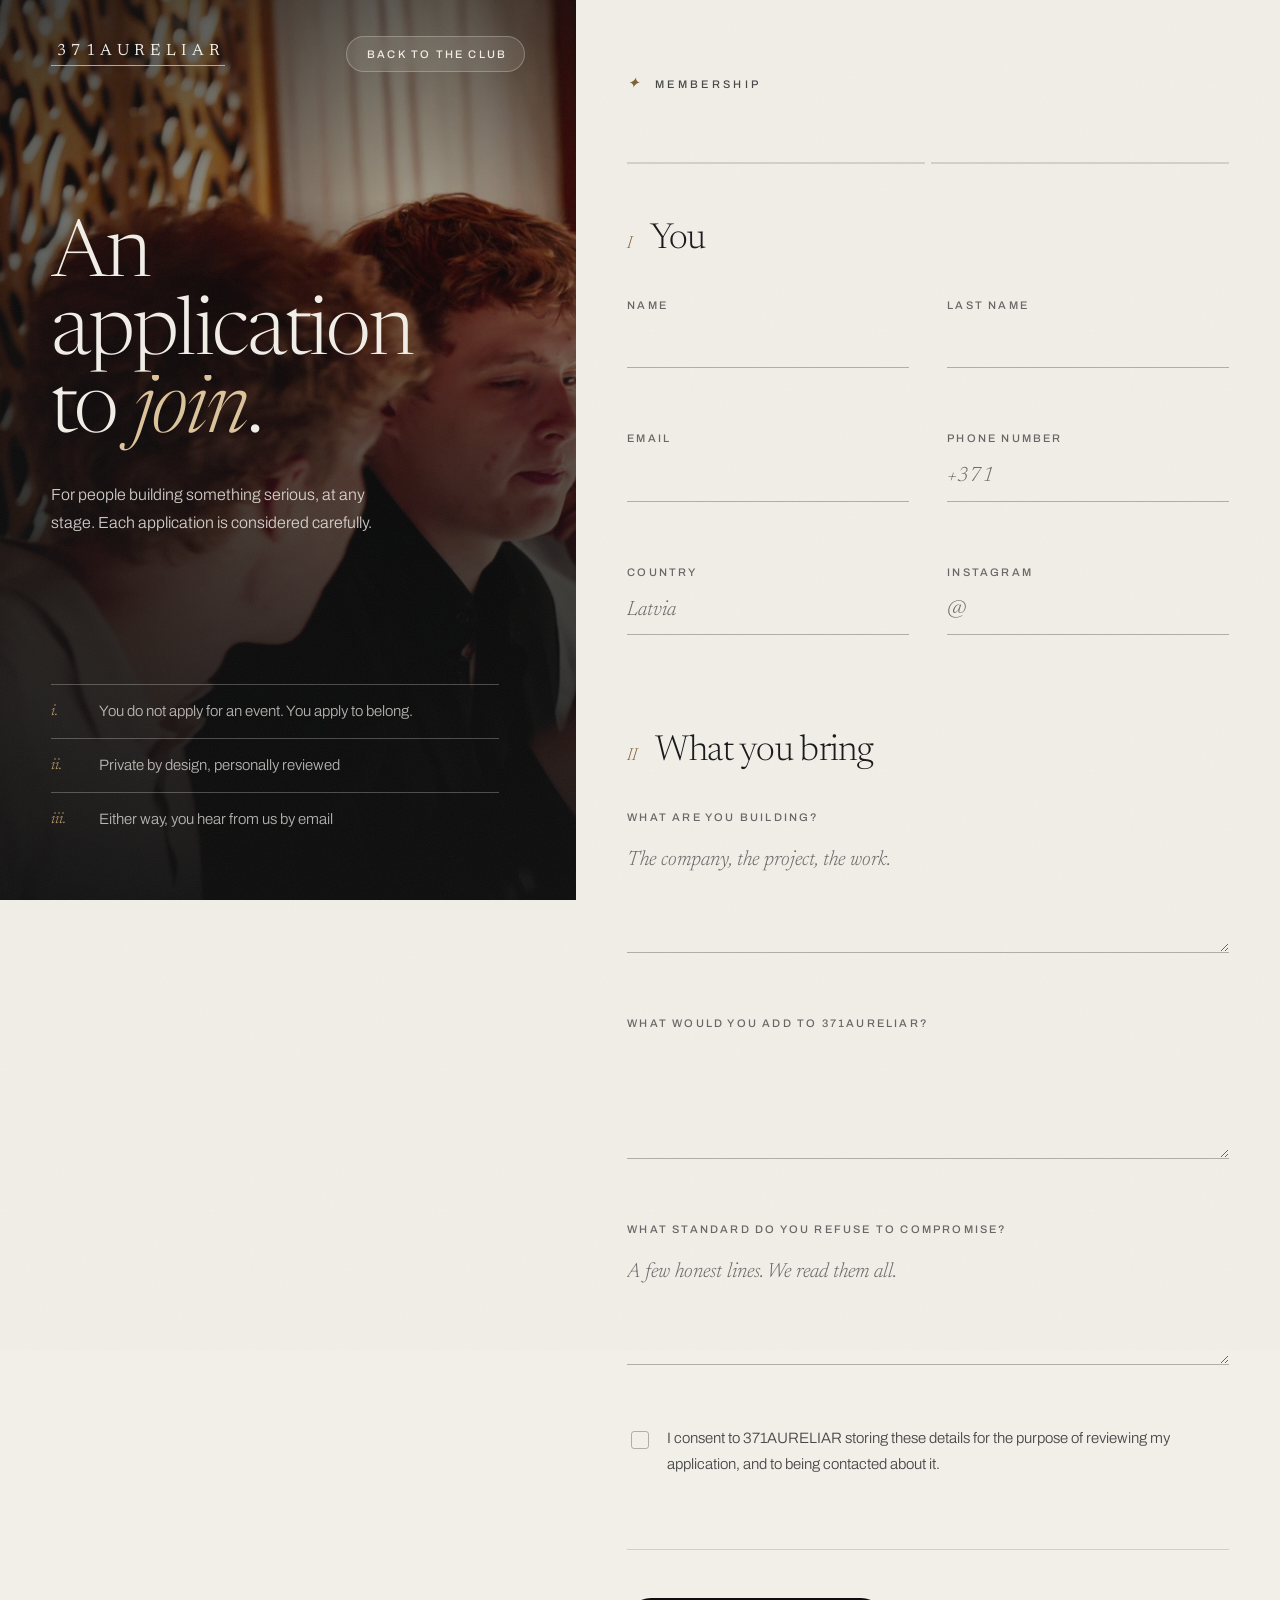
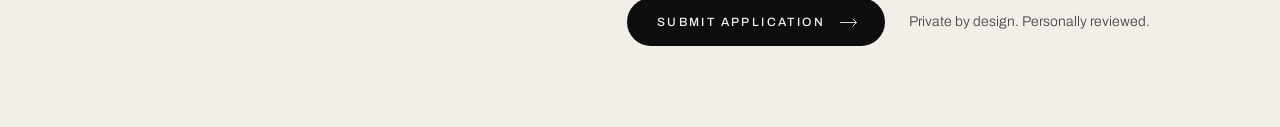
==== commit c7faf15c: "Rebuild the site around the club film and the live aureliar.com copy Hero video, reel and stills are" ====
--- a/apply.html
+++ b/apply.html
@@ -4,7 +4,7 @@
 <meta charset="utf-8">
 <meta name="viewport" content="width=device-width, initial-scale=1">
 <title>Apply for Membership | 371AURELIAR</title>
-<meta name="description" content="Apply for membership of 371AURELIAR, a private members club in Riga. Limited places, personally reviewed.">
+<meta name="description" content="Apply for membership of 371AURELIAR, a private members' society in Riga. By application only, personally reviewed.">
 <meta name="theme-color" content="#0E0E0F">
 <meta name="robots" content="noindex">
 <link rel="icon" href="favicon.svg" type="image/svg+xml">
@@ -12,9 +12,15 @@
 <link rel="preconnect" href="https://fonts.gstatic.com" crossorigin>
 <link href="https://fonts.googleapis.com/css2?family=Archivo:wght@300;400;500&family=Newsreader:ital,opsz,wght@0,6..72,300..500;1,6..72,300..400&display=swap" rel="stylesheet">
 <link rel="stylesheet" href="assets/css/styles.css">
+<script>document.documentElement.className='js is-seen'</script>
 </head>
 
 <body>
+
+<a class="skip" href="#apply-form">Skip to the form</a>
+
+<div class="curtain" aria-hidden="true"></div>
+<div class="grain" aria-hidden="true"></div>
 
 <svg width="0" height="0" style="position:absolute" aria-hidden="true">
   <symbol id="arrow" viewBox="0 0 24 12">
@@ -22,49 +28,50 @@
   </symbol>
 </svg>
 
-<main class="apply">
+<main class="apply" id="main">
 
   <!-- ------------------------------------------------------------ aside -->
   <aside class="apply__aside">
-    <!-- FILM SLOT: assets/video/apply.mp4, or a single still -->
-    <div class="frame frame--fill" aria-hidden="true">
-      <!--
-      <video autoplay muted loop playsinline preload="none" poster="assets/img/apply-poster.jpg">
-        <source src="assets/video/apply.mp4" type="video/mp4">
-      </video>
-      -->
+    <div class="apply__media" aria-hidden="true">
+      <img src="assets/img/apply.jpg" alt="">
     </div>
-    <div class="scrim" aria-hidden="true"></div>
+    <div class="apply__scrim" aria-hidden="true"></div>
 
-    <a class="mark" href="index.html" aria-label="371AURELIAR home">
-      <span class="mark__word">371Aureliar</span>
-      <span class="mark__rule" aria-hidden="true"></span>
-    </a>
+    <div class="apply__top">
+      <a class="mark" href="index.html" aria-label="371AURELIAR home">
+        <span class="mark__word">371Aureliar</span>
+        <span class="mark__rule" aria-hidden="true"></span>
+      </a>
+      <a class="btn btn--sm btn--glass" href="index.html"><span>Back to the club</span></a>
+    </div>
 
     <div>
-      <h1 class="display display--l">Tell us<br>who you <em>are</em></h1>
-      <p class="lede" style="margin-top:1.75rem; max-width:34ch">
-        Every application is read by the founding circle. There is no tier to buy and no
-        waiting list to game. We look for character before credentials.
+      <h1 class="display display--l">
+        <span class="line"><span data-intro style="--i:1">An application</span></span>
+        <span class="line"><span data-intro style="--i:2">to <em>join</em>.</span></span>
+      </h1>
+      <p class="lede" data-intro style="--i:4; margin-top:1.75rem; max-width:36ch">
+        For people building something serious, at any stage. Each application is
+        considered carefully.
       </p>
     </div>
 
-    <div>
-      <ul class="ticks">
-        <li>Limited places, opened a few times a year</li>
-        <li>Personally reviewed, usually within two weeks</li>
-        <li>Most conversations begin over coffee in Riga</li>
-      </ul>
-    </div>
+    <ul class="apply__points" data-intro style="--i:5">
+      <li><span>i.</span>You do not apply for an event. You apply to belong.</li>
+      <li><span>ii.</span>Private by design, personally reviewed</li>
+      <li><span>iii.</span>Either way, you hear from us by email</li>
+    </ul>
   </aside>
 
   <!-- ------------------------------------------------------------- form -->
   <div class="apply__main">
 
-    <div style="display:flex; justify-content:space-between; align-items:center; gap:1.5rem; margin-bottom:clamp(2.5rem,5vw,4rem)">
-      <p class="eyebrow">Membership application</p>
-      <a class="textlink" href="index.html">Back to the club</a>
+    <div class="apply__head">
+      <p class="label"><span>✦</span>Membership</p>
+      <p class="meta">One minute</p>
     </div>
+
+    <div class="progress-steps" aria-hidden="true"><span></span><span></span></div>
 
     <form class="form" id="apply-form" novalidate>
 
@@ -72,7 +79,7 @@
         <div class="fieldset__head"><span>I</span><h2>You</h2></div>
         <div class="grid-2">
           <div class="field">
-            <label for="firstName">First name</label>
+            <label for="firstName">Name</label>
             <input id="firstName" name="firstName" type="text" autocomplete="given-name" required>
             <span class="field__error" data-error></span>
           </div>
@@ -87,75 +94,39 @@
             <span class="field__error" data-error></span>
           </div>
           <div class="field">
-            <label for="phone">Phone</label>
+            <label for="phone">Phone number</label>
             <input id="phone" name="phone" type="tel" autocomplete="tel" placeholder="+371" required>
             <span class="field__error" data-error></span>
           </div>
           <div class="field">
-            <label for="city">City</label>
-            <input id="city" name="city" type="text" autocomplete="address-level2" placeholder="Riga" required>
+            <label for="country">Country</label>
+            <input id="country" name="country" type="text" autocomplete="country-name" placeholder="Latvia" required>
             <span class="field__error" data-error></span>
           </div>
           <div class="field">
-            <label for="birthYear">Year of birth <span style="opacity:.7;letter-spacing:.12em">(optional)</span></label>
-            <input id="birthYear" name="birthYear" type="text" inputmode="numeric" maxlength="4" placeholder="1993">
+            <label for="instagram">Instagram</label>
+            <input id="instagram" name="instagram" type="text" placeholder="@" required>
             <span class="field__error" data-error></span>
           </div>
         </div>
       </fieldset>
 
       <fieldset class="fieldset">
-        <div class="fieldset__head"><span>II</span><h2>Your work</h2></div>
-        <div class="grid-2">
-          <div class="field">
-            <label for="company">Company</label>
-            <input id="company" name="company" type="text" autocomplete="organization" required>
-            <span class="field__error" data-error></span>
-          </div>
-          <div class="field">
-            <label for="role">Role</label>
-            <input id="role" name="role" type="text" autocomplete="organization-title" required>
-            <span class="field__error" data-error></span>
-          </div>
-          <div class="field">
-            <label for="field">Field</label>
-            <select id="field" name="field" required>
-              <option value="" selected disabled></option>
-              <option>Founder / Entrepreneur</option>
-              <option>Finance / Investment</option>
-              <option>Technology</option>
-              <option>Real estate</option>
-              <option>Law / Advisory</option>
-              <option>Creative / Culture</option>
-              <option>Sport</option>
-              <option>Other</option>
-            </select>
-            <span class="field__error" data-error></span>
-          </div>
-          <div class="field">
-            <label for="instagram">Instagram or LinkedIn <span style="opacity:.7;letter-spacing:.12em">(optional)</span></label>
-            <input id="instagram" name="instagram" type="text" placeholder="@">
-            <span class="field__error" data-error></span>
-          </div>
-        </div>
-      </fieldset>
-
-      <fieldset class="fieldset">
-        <div class="fieldset__head"><span>III</span><h2>The circle</h2></div>
+        <div class="fieldset__head"><span>II</span><h2>What you bring</h2></div>
         <div class="grid-2">
           <div class="field field--full">
-            <label for="referral">Who introduced you? <span style="opacity:.7;letter-spacing:.12em">(optional)</span></label>
-            <input id="referral" name="referral" type="text" placeholder="A member's name, or how you found us">
+            <label for="building">What are you building?</label>
+            <textarea id="building" name="building" rows="3" placeholder="The company, the project, the work." required></textarea>
             <span class="field__error" data-error></span>
           </div>
           <div class="field field--full">
-            <label for="motivation">Why 371AURELIAR?</label>
-            <textarea id="motivation" name="motivation" rows="4" placeholder="A few honest lines. We read them all." required></textarea>
+            <label for="contribution">What would you add to 371Aureliar?</label>
+            <textarea id="contribution" name="contribution" rows="3" required></textarea>
             <span class="field__error" data-error></span>
           </div>
           <div class="field field--full">
-            <label for="contribution">What would you bring to the room? <span style="opacity:.7;letter-spacing:.12em">(optional)</span></label>
-            <textarea id="contribution" name="contribution" rows="3"></textarea>
+            <label for="characterAnswer">What standard do you refuse to compromise?</label>
+            <textarea id="characterAnswer" name="characterAnswer" rows="3" placeholder="A few honest lines. We read them all." required></textarea>
             <span class="field__error" data-error></span>
           </div>
         </div>
@@ -172,22 +143,18 @@
           <span>Submit application</span>
           <svg width="18" height="9" aria-hidden="true"><use href="#arrow"></use></svg>
         </button>
-        <p class="form__status" id="form-status" role="status" aria-live="polite">Limited places, personally reviewed.</p>
+        <p class="form__status" id="form-status" role="status" aria-live="polite">Private by design. Personally reviewed.</p>
       </div>
     </form>
 
     <section class="confirm" id="confirm" aria-live="polite">
-      <span class="mark mark--lg" style="margin:0 auto; color:var(--gold-ink)">
-        <span class="mark__word">371Aureliar</span>
-        <span class="mark__rule" aria-hidden="true"></span>
-      </span>
-      <p class="eyebrow">Received</p>
-      <h2 class="display display--l">Thank you.</h2>
+      <p class="label"><span>✦</span>Received</p>
+      <h2 class="display display--l">Thank <em>you</em>.</h2>
       <p class="lede">
-        Your application is with the founding circle. Every submission is read by hand,
-        and we reply to each one, usually within two weeks.
+        Your application is with us. Each one is considered carefully, and you will
+        hear from us by email either way.
       </p>
-      <p class="lede">Until then, the door stays where you found it.</p>
+      <p class="lede">If you belong here, you already know it.</p>
       <div>
         <a class="btn btn--dark" href="index.html">
           <span>Return to the club</span>
--- a/assets/css/styles.css
+++ b/assets/css/styles.css
@@ -1,13 +1,14 @@
 /* ==========================================================================
    371AURELIAR
-   Editorial, photography-led. Two deliberate theme blocks, not alternating
-   stripes. Every visual is a .frame: a designed slot that composes as a
-   picture before the photography and film land.
-
-   Shape rule (one system, applied everywhere):
+   Film-led, editorial. The page is a sequence of scenes, each with one
+   layout idea and one motion idea. Nothing moves unless it tells you
+   something: where you are, what is next, what is alive.
+
+   Shape rule
      interactive elements  -> full pill
      frames, cards, bands  -> square
      inputs                -> square, hairline underline only
+     the manifesto's inline pictures are the one deliberate exception
    ========================================================================== */
 
 :root {
@@ -20,46 +21,49 @@
   --cream-2:    #E9E4DA;
   --cream-3:    #DCD5C7;
 
-  /* accent: one champagne, two calibrated values.
-     --gold reads on ink, --gold-ink reads on cream (AA). */
+  /* one champagne accent, calibrated per surface:
+     --gold / --gold-soft on ink, --gold-ink on cream (AA) */
   --gold:       #C9A66B;
   --gold-soft:  #DCC49B;
   --gold-ink:   #7E6034;
 
-  /* text on ink (all AA against --ink) */
   --on-ink:        #F2EFE9;
   --on-ink-dim:    rgba(242, 239, 233, 0.74);
   --on-ink-faint:  rgba(242, 239, 233, 0.56);
-  --hair-ink:      rgba(242, 239, 233, 0.15);
+  --hair-ink:      rgba(242, 239, 233, 0.14);
   --hair-ink-2:    rgba(242, 239, 233, 0.28);
 
-  /* text on cream (all AA against --cream) */
   --on-cream:       #17171A;
   --on-cream-dim:   rgba(23, 23, 26, 0.78);
   --on-cream-faint: rgba(23, 23, 26, 0.64);
-  --hair-cream:     rgba(23, 23, 26, 0.16);
+  --hair-cream:     rgba(23, 23, 26, 0.14);
   --hair-cream-2:   rgba(23, 23, 26, 0.30);
 
-  /* Type: an editorial serif for display, a quiet grotesque for text.
-     Newsreader keeps a high x-height and sturdy stems, so it stays legible
-     on ink at small sizes and in the wide-tracked caps this page leans on. */
   --serif: 'Newsreader', 'Iowan Old Style', Georgia, serif;
   --sans:  'Archivo', -apple-system, BlinkMacSystemFont, 'Helvetica Neue', sans-serif;
 
   --gutter: clamp(1.25rem, 4vw, 4.5rem);
-  --band-y: clamp(5.5rem, 11vw, 10rem);
-  --maxw:   1440px;
-
-  --ease:  cubic-bezier(0.22, 1, 0.36, 1);
+  --band-y: clamp(6rem, 13vw, 12rem);
+  --maxw:   1560px;
+  --head-h: 5.25rem;
+
+  --ease:   cubic-bezier(0.22, 1, 0.36, 1);
   --ease-p: cubic-bezier(0.16, 1, 0.3, 1);
-
-  /* z-scale, documented so nothing freelances a z-index */
+  --ease-io: cubic-bezier(0.76, 0, 0.24, 1);
+
+  /* intro timing: the hero waits for the curtain on a first visit */
+  --intro-base: 1.55s;
+
   --z-media: 0;
   --z-scrim: 2;
   --z-copy:  3;
   --z-menu:  95;
   --z-head:  100;
-}
+  --z-grain: 250;
+  --z-curtain: 300;
+}
+
+html.is-seen { --intro-base: 0.15s; }
 
 /* ------------------------------------------------------------- reset --- */
 
@@ -67,9 +71,12 @@
 
 html {
   -webkit-text-size-adjust: 100%;
-  scroll-behavior: smooth;
-  scroll-padding-top: 6rem;
-}
+  scroll-padding-top: var(--head-h);
+}
+
+html:not(.lenis) { scroll-behavior: smooth; }
+html.lenis, html.lenis body { height: auto; }
+.lenis.lenis-stopped { overflow: hidden; }
 
 body {
   margin: 0;
@@ -82,30 +89,27 @@
   -webkit-font-smoothing: antialiased;
   -moz-osx-font-smoothing: grayscale;
   overflow-x: clip;
+  font-feature-settings: "tnum" 0;
 }
 
 body.is-locked { overflow: hidden; }
 
 img, video, svg { display: block; max-width: 100%; }
-h1, h2, h3, h4, p, figure, blockquote { margin: 0; }
+h1, h2, h3, h4, p, figure, blockquote, dl, dd { margin: 0; }
 ul, ol { margin: 0; padding: 0; list-style: none; }
-button { font: inherit; color: inherit; background: none; border: 0; cursor: pointer; }
+button { font: inherit; color: inherit; background: none; border: 0; cursor: pointer; padding: 0; }
 a { color: inherit; text-decoration: none; }
 
 ::selection { background: var(--gold-ink); color: #fff; }
 :focus-visible { outline: 2px solid var(--gold); outline-offset: 4px; border-radius: 2px; }
 
-/* -------------------------------------------------------------- bands --- */
-
-.band { position: relative; padding-block: var(--band-y); }
-
-.band--ink   { background: var(--ink);   color: var(--on-ink); }
-.band--ink-2 { background: var(--ink-2); color: var(--on-ink); }
-.band--cream { background: var(--cream); color: var(--on-cream); }
-
-/* a band that continues the one above it keeps the surface but drops the
-   duplicated top padding, so two sections can share one theme block */
-.band--joined { padding-top: 0; margin-top: calc(var(--band-y) * -0.35); }
+.skip {
+  position: fixed; left: 1rem; top: 1rem; z-index: 400;
+  padding: 0.8rem 1.2rem; border-radius: 999px;
+  background: var(--gold); color: var(--ink); font-size: 0.8rem;
+  transform: translateY(-200%);
+}
+.skip:focus { transform: none; }
 
 .wrap {
   width: 100%;
@@ -114,807 +118,1242 @@
   padding-inline: var(--gutter);
 }
 
-.wrap--narrow { max-width: 860px; }
-.center { text-align: center; }
-.center .lede, .center .eyebrow { margin-inline: auto; }
-
-/* ------------------------------------------------------ type system --- */
-
-.eyebrow {
-  font-size: 0.6875rem;
-  font-weight: 500;
-  letter-spacing: 0.32em;
+/* ---------------------------------------------------------- curtain --- */
+
+.curtain {
+  position: fixed; inset: 0; z-index: var(--z-curtain);
+  display: none; place-items: center;
+  background: var(--ink);
+  pointer-events: none;
+}
+
+html.js:not(.is-seen) .curtain {
+  display: grid;
+  animation: curtain-up 1.05s var(--ease-io) 1.15s forwards;
+}
+
+.curtain__mark { display: grid; justify-items: center; gap: 0.9rem; }
+
+.curtain__word {
+  font-family: var(--serif);
+  font-weight: 300;
+  font-size: clamp(1.5rem, 3.2vw, 2.4rem);
+  letter-spacing: 0.34em;
   text-transform: uppercase;
-  color: var(--gold);
-}
-
-.band--cream .eyebrow,
-.apply__main .eyebrow { color: var(--gold-ink); }
+  color: var(--gold-soft);
+  padding-left: 0.34em;
+  clip-path: inset(0 100% 0 0);
+  animation: wipe 0.9s var(--ease-p) 0.1s forwards;
+}
+
+.curtain__rule {
+  width: 100%; height: 1px; background: var(--gold);
+  transform: scaleX(0);
+  animation: grow 0.8s var(--ease-p) 0.35s forwards;
+}
+
+.curtain__sub {
+  font-size: 0.6875rem; letter-spacing: 0.3em; text-transform: uppercase;
+  color: var(--on-ink-faint);
+  opacity: 0;
+  animation: fade 0.6s var(--ease) 0.55s forwards;
+}
+
+@keyframes curtain-up { to { transform: translateY(-100%); } }
+@keyframes wipe { to { clip-path: inset(0 0 0 0); } }
+@keyframes grow { to { transform: scaleX(1); } }
+@keyframes fade { to { opacity: 1; } }
+
+/* page leave: the curtain comes back down before navigating */
+body.is-leaving .curtain {
+  display: grid;
+  animation: curtain-down 0.6s var(--ease-io) forwards;
+  transform: translateY(100%);
+}
+body.is-leaving .curtain__mark { display: none; }
+@keyframes curtain-down { to { transform: translateY(0); } }
+
+/* ------------------------------------------------------------- grain --- */
+
+.grain {
+  position: fixed; inset: -50%; z-index: var(--z-grain);
+  pointer-events: none;
+  opacity: 0.055;
+  background-image: url("data:image/svg+xml,%3Csvg xmlns='http://www.w3.org/2000/svg' width='220' height='220'%3E%3Cfilter id='n'%3E%3CfeTurbulence type='fractalNoise' baseFrequency='0.85' numOctaves='2' stitchTiles='stitch'/%3E%3CfeColorMatrix values='0 0 0 0 0.5 0 0 0 0 0.5 0 0 0 0 0.5 0 0 0 1 0'/%3E%3C/filter%3E%3Crect width='100%25' height='100%25' filter='url(%23n)'/%3E%3C/svg%3E");
+  animation: grain 1.2s steps(6) infinite;
+}
+
+@keyframes grain {
+  0%   { transform: translate(0, 0); }
+  20%  { transform: translate(-3%, 2%); }
+  40%  { transform: translate(2%, -3%); }
+  60%  { transform: translate(-2%, -1%); }
+  80%  { transform: translate(3%, 3%); }
+  100% { transform: translate(0, 0); }
+}
+
+/* -------------------------------------------------------- type system --- */
 
 .display {
   font-family: var(--serif);
   font-optical-sizing: auto;
   font-weight: 300;
-  line-height: 1.08;
-  letter-spacing: -0.004em;
+  line-height: 1.02;
+  letter-spacing: -0.018em;
   font-variant-ligatures: common-ligatures discretionary-ligatures;
   text-wrap: balance;
 }
 
-.display--xl { font-size: clamp(2.4rem, 5.7vw, 5.15rem); line-height: 1.05; letter-spacing: -0.016em; }
-.display--l  { font-size: clamp(2rem, 4.5vw, 3.95rem);    line-height: 1.07; letter-spacing: -0.012em; }
-.display--m  { font-size: clamp(1.65rem, 2.7vw, 2.6rem);  line-height: 1.15; }
-
-.display em {
+.display em, .hero__title em, .film__quote em, .idea__text em {
   font-style: italic;
+  font-weight: 300;
   color: var(--gold-soft);
-  /* italic descenders (y, g, p) need headroom at these line-heights */
-  line-height: 1.14;
-  padding-bottom: 0.05em;
-}
-
-.band--cream .display em { color: var(--gold-ink); }
+}
+
+.display--xl { font-size: clamp(3.1rem, 8.6vw, 9.5rem); line-height: 0.96; letter-spacing: -0.028em; }
+.display--l  { font-size: clamp(2.6rem, 6.2vw, 6.6rem); line-height: 0.98; letter-spacing: -0.024em; }
+.display--m  { font-size: clamp(2.1rem, 4.1vw, 4.3rem); }
+.display--s  { font-size: clamp(1.75rem, 2.6vw, 2.75rem); line-height: 1.08; }
 
 .lede {
-  font-size: clamp(1rem, 1.1vw, 1.0625rem);
-  line-height: 1.8;
+  font-size: clamp(1rem, 1.15vw, 1.1rem);
+  line-height: 1.75;
   color: var(--on-ink-dim);
-  max-width: 52ch;
-  text-wrap: pretty;
-}
-
-.band--cream .lede,
-.apply__main .lede { color: var(--on-cream-dim); }
-
-.rule { height: 1px; background: var(--hair-ink); border: 0; }
-.band--cream .rule { background: var(--hair-cream); }
-
-/* a drawn hairline, used where a section needs a beat instead of a label */
-.tick {
-  width: 1px;
-  height: clamp(2.5rem, 5vw, 4rem);
-  background: linear-gradient(var(--gold-ink), transparent);
-  margin: 2.5rem auto 0;
-  transform-origin: top;
-  transform: scaleY(0);
-  transition: transform 1.1s var(--ease) var(--delay, 0ms);
-}
-
-.is-in .tick, .tick.is-in { transform: scaleY(1); }
-.band--ink .tick { background: linear-gradient(var(--gold), transparent); }
-
-/* section header, left-aligned by default, with an optional aligned aside */
-.head { display: grid; gap: 1.5rem; max-width: 30ch; }
-.head .eyebrow + .display { margin-top: 0.5rem; }
-
-/* ------------------------------------------------------------ buttons --- */
+  max-width: 42ch;
+}
+
+.meta {
+  font-size: 0.6875rem;
+  font-weight: 400;
+  letter-spacing: 0.26em;
+  text-transform: uppercase;
+  color: var(--on-ink-dim);
+  font-feature-settings: "tnum" 1;
+}
+
+/* section label: an index number in italic serif and a tracked caption */
+.label {
+  display: inline-flex;
+  align-items: baseline;
+  gap: 0.9rem;
+  font-size: 0.6875rem;
+  font-weight: 500;
+  letter-spacing: 0.3em;
+  text-transform: uppercase;
+  color: var(--on-ink-dim);
+  margin-bottom: clamp(1.75rem, 3vw, 2.5rem);
+}
+
+.label span {
+  font-family: var(--serif);
+  font-style: italic;
+  font-size: 0.95rem;
+  letter-spacing: 0.04em;
+  text-transform: none;
+  color: var(--gold);
+}
+
+.cap {
+  display: block;
+  margin-top: 1rem;
+  font-size: 0.75rem;
+  letter-spacing: 0.04em;
+  color: var(--on-ink-faint);
+}
+
+/* ---------------------------------------------------------- buttons --- */
 
 .btn {
+  --btn-bg: var(--gold);
+  --btn-fg: var(--ink);
+  position: relative;
   display: inline-flex;
   align-items: center;
-  gap: 0.85em;
-  padding: 1.05em 2.2em;
+  gap: 0.95rem;
+  padding: 1.05rem 1.7rem 1.05rem 1.85rem;
   border-radius: 999px;
-  border: 1px solid transparent;
+  background: var(--btn-bg);
+  color: var(--btn-fg);
+  font-family: var(--sans);
   font-size: 0.75rem;
   font-weight: 500;
-  letter-spacing: 0.15em;
+  letter-spacing: 0.2em;
   text-transform: uppercase;
+  line-height: 1.2;
   white-space: nowrap;
-  background: var(--cream);
-  color: var(--ink);
-  transition: background 0.45s var(--ease), color 0.45s var(--ease),
-              border-color 0.45s var(--ease), transform 0.25s var(--ease-p);
-}
-
-.btn svg { flex: 0 0 auto; transition: transform 0.45s var(--ease); }
-.btn:hover { background: var(--gold-soft); color: var(--ink); }
+  overflow: hidden;
+  isolation: isolate;
+  transition: color 0.5s var(--ease), background-color 0.5s var(--ease), border-color 0.5s var(--ease);
+}
+
+/* a fill that rises from below on hover */
+.btn::before {
+  content: "";
+  position: absolute; inset: 0; z-index: -1;
+  background: var(--gold-soft);
+  border-radius: inherit;
+  transform: translateY(101%);
+  transition: transform 0.6s var(--ease-p);
+}
+
+.btn:hover::before { transform: translateY(0); }
+.btn svg { flex: 0 0 auto; transition: transform 0.5s var(--ease-p); }
 .btn:hover svg { transform: translateX(4px); }
-.btn:active { transform: scale(0.985) translateY(1px); }
-
-.btn--dark { background: var(--ink); color: var(--cream); }
-.btn--dark:hover { background: var(--gold-ink); color: #fff; }
-
-.btn--outline {
-  background: transparent;
+
+/* rolling label: JS wraps the text in .roll; the copy waits underneath */
+.btn > span { position: relative; display: inline-block; overflow: hidden; vertical-align: top; }
+.roll { display: inline-block; transition: transform 0.6s var(--ease-p); }
+.roll::after {
+  content: attr(data-t);
+  position: absolute; left: 0; top: 100%;
+}
+.btn:hover .roll { transform: translateY(-100%); }
+
+.btn--sm { padding: 0.72rem 1.1rem 0.72rem 1.3rem; font-size: 0.6875rem; gap: 0.7rem; }
+.btn--lg { padding: 1.3rem 2.1rem 1.3rem 2.3rem; }
+
+.btn--ghost {
+  --btn-bg: transparent;
+  --btn-fg: var(--on-ink);
+  box-shadow: inset 0 0 0 1px var(--hair-ink-2);
+}
+.btn--ghost::before { background: var(--on-ink); }
+.btn--ghost:hover { --btn-fg: var(--ink); }
+
+.btn--glass {
+  --btn-bg: rgba(242, 239, 233, 0.1);
+  --btn-fg: var(--on-ink);
+  box-shadow: inset 0 0 0 1px var(--hair-ink-2);
+  -webkit-backdrop-filter: blur(14px);
+  backdrop-filter: blur(14px);
+}
+.btn--glass::before { background: var(--gold); }
+.btn--glass:hover { --btn-fg: var(--ink); }
+
+.btn--dark { --btn-bg: var(--ink); --btn-fg: var(--cream); }
+.btn--dark::before { background: var(--gold-ink); }
+
+.btn[disabled] { opacity: 0.55; pointer-events: none; }
+.btn.is-busy { opacity: 0.7; pointer-events: none; }
+
+.textlink {
+  display: inline-block;
+  font-size: 0.75rem;
+  font-weight: 500;
+  letter-spacing: 0.2em;
+  text-transform: uppercase;
+  padding-bottom: 0.4rem;
+  background: linear-gradient(currentColor, currentColor) no-repeat 0 100% / 100% 1px;
+  transition: background-size 0.6s var(--ease-p), color 0.4s var(--ease);
+}
+.textlink:hover { background-size: 0 1px; background-position: 100% 100%; }
+.textlink--quiet { color: var(--on-ink-faint); }
+
+/* ------------------------------------------------------------ header --- */
+
+.header {
+  position: fixed; top: 0; left: 0; right: 0;
+  z-index: var(--z-head);
   color: var(--on-ink);
-  border-color: var(--hair-ink-2);
-}
-
-.btn--outline:hover { background: var(--cream); color: var(--ink); border-color: var(--cream); }
-
-.band--cream .btn--outline { color: var(--on-cream); border-color: var(--hair-cream-2); }
-.band--cream .btn--outline:hover { background: var(--ink); color: var(--cream); border-color: var(--ink); }
-
-.btn--sm { padding: 0.8em 1.6em; font-size: 0.6875rem; }
-
-.textlink {
-  display: inline-flex;
-  align-items: center;
-  gap: 0.6em;
-  font-size: 0.6875rem;
-  font-weight: 500;
-  letter-spacing: 0.18em;
-  text-transform: uppercase;
-  padding-bottom: 0.35em;
-  border-bottom: 1px solid currentColor;
-  transition: color 0.4s var(--ease), gap 0.4s var(--ease);
-}
-
-.textlink:hover { color: var(--gold-ink); gap: 1em; }
-.band--ink .textlink:hover, .apply__aside .textlink:hover { color: var(--gold-soft); }
-
-/* ======================================================== media frames ==
-   A .frame is a designed picture slot: it carries its own ratio and a film
-   grade, so the page composes before any photography exists. Drop an
-   <img>/<video> inside and it takes over. Captions live BELOW the frame
-   (.frame-cap), never on top of the picture.
-   ======================================================================= */
-
-.frame {
+  transition: transform 0.7s var(--ease-p), background-color 0.5s var(--ease);
+}
+
+.header::before {
+  content: "";
+  position: absolute; inset: 0;
+  background: rgba(14, 14, 15, 0.72);
+  -webkit-backdrop-filter: blur(18px) saturate(1.2);
+  backdrop-filter: blur(18px) saturate(1.2);
+  border-bottom: 1px solid var(--hair-ink);
+  opacity: 0;
+  transition: opacity 0.5s var(--ease);
+}
+
+.header.is-stuck::before { opacity: 1; }
+.header.is-hidden { transform: translateY(-100%); }
+body.is-menu .header { transform: none; }
+body.is-menu .header::before { opacity: 0; }
+
+.header__inner {
   position: relative;
-  overflow: hidden;
-  background:
-    radial-gradient(120% 85% at 22% 8%, rgba(201, 166, 107, 0.15), transparent 60%),
-    radial-gradient(95% 75% at 82% 92%, rgba(255, 255, 255, 0.06), transparent 58%),
-    linear-gradient(158deg, #2B2B30 0%, #17171A 46%, #0D0D0F 100%);
-  color: var(--on-ink);
-  isolation: isolate;
-}
-
-.frame > img,
-.frame > video {
-  position: absolute;
-  inset: 0;
-  width: 100%;
-  height: 100%;
-  object-fit: cover;
-  z-index: var(--z-media);
-}
-
-/* Fine grain, so an unfilled slot reads as film rather than a missing asset.
-   Drawn as a 3px tile the compositor rasterises once, not as full-size
-   repeating gradients that would repaint on every scroll frame. */
-.frame::before {
-  content: '';
-  position: absolute;
-  inset: 0;
-  z-index: 1;
-  opacity: 0.45;
-  background-image: url("data:image/svg+xml,%3Csvg xmlns='http://www.w3.org/2000/svg' width='3' height='3'%3E%3Crect width='3' height='1' fill='%23ffffff' opacity='.026'/%3E%3Crect width='1' height='3' fill='%23000000' opacity='.045'/%3E%3C/svg%3E");
-  background-repeat: repeat;
-  pointer-events: none;
-}
-
-.frame--16x9 { aspect-ratio: 16 / 9; }
-.frame--4x5  { aspect-ratio: 4 / 5; }
-.frame--3x4  { aspect-ratio: 3 / 4; }
-.frame--1x1  { aspect-ratio: 1 / 1; }
-.frame--5x4  { aspect-ratio: 5 / 4; }
-.frame--fill { position: absolute; inset: 0; }
-
-/* Caption sits under the picture. Replace the text once media lands, or
-   delete the element entirely if the picture speaks for itself. */
-.frame-cap {
-  display: block;
-  margin-top: 1rem;
-  font-size: 0.8125rem;
-  line-height: 1.5;
-  color: var(--on-ink-faint);
-}
-
-.band--cream .frame-cap { color: var(--on-cream-faint); }
-
-/* scrim for text sitting over a frame */
-.scrim {
-  position: absolute;
-  inset: 0;
-  z-index: var(--z-scrim);
-  background: linear-gradient(180deg,
-    rgba(10,10,11,0.58) 0%, rgba(10,10,11,0.16) 32%,
-    rgba(10,10,11,0.46) 70%, rgba(10,10,11,0.88) 100%);
-  pointer-events: none;
-}
-
-.scrim--soft {
-  background: linear-gradient(180deg,
-    rgba(10,10,11,0.30) 0%, rgba(10,10,11,0.52) 60%, rgba(10,10,11,0.78) 100%);
-}
-
-/* ============================================================= header === */
-
-.header {
-  position: fixed;
-  inset: 0 0 auto 0;
-  z-index: var(--z-head);
-  padding-block: 0.8rem;
-  border-bottom: 1px solid transparent;
-  transition: background 0.5s var(--ease), border-color 0.5s var(--ease),
-              padding 0.5s var(--ease);
-}
-
-.header.is-stuck {
-  padding-block: 0.7rem;
-  background: rgba(14, 14, 15, 0.86);
-  backdrop-filter: saturate(160%) blur(18px);
-  -webkit-backdrop-filter: saturate(160%) blur(18px);
-  border-bottom-color: var(--hair-ink);
-}
-
-.header__inner {
   display: grid;
   grid-template-columns: 1fr auto 1fr;
   align-items: center;
-  gap: 1.5rem;
-  min-height: 48px;
-}
-
-.header__left  { display: flex; align-items: center; gap: 1.75rem; }
-.header__right { display: flex; align-items: center; justify-content: flex-end; gap: 1rem; }
-
-.header__link, .header .mark, .header .burger { color: var(--cream); }
-.header .btn { color: var(--ink); }
-
-.header__link {
-  font-size: 0.6875rem;
-  font-weight: 500;
-  letter-spacing: 0.18em;
-  text-transform: uppercase;
-  color: var(--on-ink-dim);
-  transition: color 0.4s var(--ease);
-}
-
-.header__link:hover { color: var(--cream); }
-
-/* The mark: the 371AURELIAR wordmark as used on aureliar.com. Display face,
-   wide tracking, a hairline beneath. Horizontal in the bar so the header stays
-   under 80px; .mark--lg is the centred, stacked lockup. */
+  height: var(--head-h);
+  padding-inline: var(--gutter);
+}
+
+.header__cta { justify-self: end; }
+
+.menu-btn {
+  justify-self: start;
+  display: inline-flex; align-items: center; gap: 0.9rem;
+  font-size: 0.6875rem; font-weight: 500; letter-spacing: 0.26em; text-transform: uppercase;
+  padding: 0.6rem 0;
+}
+
+.menu-btn__lines { position: relative; width: 26px; height: 9px; }
+.menu-btn__lines span {
+  position: absolute; left: 0; height: 1px; background: currentColor;
+  transition: transform 0.6s var(--ease-p), width 0.6s var(--ease-p);
+}
+.menu-btn__lines span:first-child { top: 0; width: 100%; }
+.menu-btn__lines span:last-child  { bottom: 0; width: 62%; }
+.menu-btn:hover .menu-btn__lines span:last-child { width: 100%; }
+
+body.is-menu .menu-btn__lines span:first-child { transform: translateY(4px) rotate(45deg); }
+body.is-menu .menu-btn__lines span:last-child  { width: 100%; transform: translateY(-4px) rotate(-45deg); }
+
 .mark {
-  display: grid;
-  width: max-content;
+  display: inline-grid;
   justify-items: center;
-  gap: 0.5rem;
-  line-height: 1;
-}
-
+  gap: 0.35rem;
+  color: var(--on-ink);
+}
 .mark__word {
   font-family: var(--serif);
-  font-optical-sizing: auto;
-  font-weight: 500;
-  font-size: clamp(0.82rem, 1vw, 0.98rem);
-  letter-spacing: 0.26em;
-  margin-right: -0.26em;
+  font-size: 1.02rem;
+  font-weight: 400;
+  letter-spacing: 0.34em;
+  padding-left: 0.34em;
   text-transform: uppercase;
-  white-space: nowrap;
-}
-
-.mark__rule {
-  width: 100%;
-  height: 1px;
-  background: currentColor;
-  opacity: 0.32;
-  transform: scaleX(0.8);
-  transition: transform 0.6s var(--ease), opacity 0.6s var(--ease);
-}
-
-.mark:hover .mark__rule { transform: scaleX(1); opacity: 0.6; }
-
-.mark--lg { gap: 1rem; }
-
-.mark--lg .mark__word {
-  font-size: clamp(1.25rem, 2.4vw, 1.9rem);
-  letter-spacing: 0.3em;
-  margin-right: -0.3em;
-}
-
-.mark--lg .mark__rule { width: 5rem; transform: none; }
-
-.burger {
-  width: 44px; height: 44px;
-  border: 1px solid var(--hair-ink-2);
-  border-radius: 999px;
+  line-height: 1;
+}
+.mark__rule { width: 100%; height: 1px; background: var(--gold); transform-origin: center; transition: transform 0.6s var(--ease-p); }
+.mark:hover .mark__rule { transform: scaleX(0.4); }
+
+@media (max-width: 640px) {
+  :root { --head-h: 4.5rem; }
+  .mark__word { font-size: 0.82rem; letter-spacing: 0.26em; padding-left: 0.26em; }
+  .menu-btn__label { display: none; }
+  .header__cta svg { display: none; }
+}
+
+/* -------------------------------------------------------------- menu --- */
+
+.menu {
+  position: fixed; inset: 0; z-index: var(--z-menu);
   display: grid;
-  place-content: center;
-  gap: 5px;
-  transition: border-color 0.4s var(--ease), transform 0.25s var(--ease-p);
-}
-
-.burger:hover { border-color: var(--cream); }
-.burger:active { transform: scale(0.94); }
-
-.burger span {
-  display: block;
-  width: 17px; height: 1px;
-  background: var(--cream);
-  transition: transform 0.45s var(--ease), opacity 0.3s var(--ease);
-}
-
-body.is-menu .burger span:nth-child(1) { transform: translateY(3px) rotate(45deg); }
-body.is-menu .burger span:nth-child(2) { transform: translateY(-3px) rotate(-45deg); }
-
-/* overlay menu */
-.menu {
-  position: fixed;
-  inset: 0;
-  z-index: var(--z-menu);
   background: var(--ink);
-  display: grid;
-  grid-template-rows: 1fr auto;
-  padding: clamp(6rem, 14vh, 9rem) var(--gutter) 2.5rem;
-  opacity: 0;
+  clip-path: inset(0 0 100% 0);
+  transition: clip-path 0.9s var(--ease-io);
   visibility: hidden;
-  /* visibility flips instantly on open, so the first link is focusable on
-     the same frame, and is deferred to the end of the fade on close */
-  transition: opacity 0.5s var(--ease), visibility 0s linear 0.5s;
-}
-
-body.is-menu .menu {
-  opacity: 1;
-  visibility: visible;
-  transition: opacity 0.5s var(--ease), visibility 0s linear 0s;
-}
-
-.menu__list {
-  display: grid;
-  align-content: center;
-  justify-items: center;
-  gap: clamp(0.4rem, 1.4vh, 0.9rem);
-  text-align: center;
-}
-
+}
+
+body.is-menu .menu { clip-path: inset(0 0 0 0); visibility: visible; }
+.menu:not([aria-hidden="true"]) { visibility: visible; }
+
+@media (min-width: 900px) { .menu { grid-template-columns: 0.9fr 1.1fr; } }
+
+.menu__media { position: relative; overflow: hidden; display: none; }
+@media (min-width: 900px) { .menu__media { display: block; } }
+.menu__media img {
+  position: absolute; inset: 0; width: 100%; height: 100%; object-fit: cover;
+  filter: saturate(0.9);
+  transform: scale(1.12);
+  transition: transform 1.4s var(--ease-p), opacity 0.5s var(--ease);
+}
+body.is-menu .menu__media img { transform: scale(1); }
+.menu__media img.is-swapping { opacity: 0.2; }
+
+.menu__nav {
+  display: flex; flex-direction: column; justify-content: space-between;
+  padding: calc(var(--head-h) + 3vh) var(--gutter) clamp(2rem, 5vh, 3.5rem);
+  overflow-y: auto;
+}
+
+.menu__list { display: grid; }
+.menu__list li { overflow: hidden; border-bottom: 1px solid var(--hair-ink); }
 .menu__list a {
+  display: flex; align-items: baseline; gap: 1.25rem;
+  padding-block: clamp(0.35rem, 1.2vh, 0.8rem);
   font-family: var(--serif);
-  font-size: clamp(2rem, 6vw, 3.5rem);
   font-weight: 300;
-  line-height: 1.22;
-  color: var(--cream);
-  transition: color 0.4s var(--ease), transform 0.5s var(--ease);
-  opacity: 0;
-  transform: translateY(14px);
-}
-
-body.is-menu .menu__list a {
-  opacity: 1;
-  transform: none;
-  transition: opacity 0.55s var(--ease) var(--d, 0ms),
-              transform 0.55s var(--ease) var(--d, 0ms),
-              color 0.35s var(--ease);
-}
-
-.menu__list a:hover { color: var(--gold-soft); }
-.menu__list .btn { margin-top: 1.5rem; font-family: var(--sans); }
-
-.menu__foot {
-  display: flex;
-  flex-wrap: wrap;
-  gap: 1rem 2rem;
-  justify-content: space-between;
-  align-items: center;
-  padding-top: 2rem;
-  border-top: 1px solid var(--hair-ink);
+  font-size: clamp(2.1rem, 5.4vh, 4.2rem);
+  line-height: 1.1;
+  letter-spacing: -0.02em;
+  transform: translateY(105%);
+  transition: transform 0.9s var(--ease-p), color 0.4s var(--ease), padding 0.5s var(--ease-p);
+}
+.menu__list li:nth-child(1) a { transition-delay: 0.18s, 0s, 0s; }
+.menu__list li:nth-child(2) a { transition-delay: 0.23s, 0s, 0s; }
+.menu__list li:nth-child(3) a { transition-delay: 0.28s, 0s, 0s; }
+.menu__list li:nth-child(4) a { transition-delay: 0.33s, 0s, 0s; }
+.menu__list li:nth-child(5) a { transition-delay: 0.38s, 0s, 0s; }
+.menu__list li:nth-child(6) a { transition-delay: 0.43s, 0s, 0s; }
+body.is-menu .menu__list a { transform: none; }
+.menu__list a:hover { color: var(--gold-soft); padding-left: 0.75rem; }
+
+.menu__no {
+  font-family: var(--sans);
   font-size: 0.6875rem;
   letter-spacing: 0.2em;
-  text-transform: uppercase;
-  color: var(--on-ink-faint);
-}
-
-/* =============================================================== hero === */
-/* Full-bleed film, type anchored bottom-left. Top padding stays capped so
-   the copy never floats mid-viewport. */
+  color: var(--gold);
+  transform: translateY(-1.1em);
+}
+
+.menu__foot {
+  display: flex; flex-wrap: wrap; align-items: center; justify-content: space-between;
+  gap: 1.5rem; margin-top: 2.5rem;
+  opacity: 0; transition: opacity 0.6s var(--ease) 0s;
+}
+body.is-menu .menu__foot { opacity: 1; transition-delay: 0.5s; }
+
+.menu__meta { display: flex; flex-wrap: wrap; gap: 0.5rem 1.75rem; font-size: 0.8125rem; color: var(--on-ink-dim); }
+.menu__meta a:hover { color: var(--gold-soft); }
+
+/* ------------------------------------------------------ line reveals --- */
+
+.line { display: block; overflow: hidden; padding-bottom: 0.06em; margin-bottom: -0.06em; }
+.line > span { display: inline-block; }
+
+html.js .split-lines .line > span {
+  transform: translateY(110%);
+  transition: transform 1.2s var(--ease-p);
+}
+html.js .split-lines .line:nth-child(2) > span { transition-delay: 0.09s; }
+html.js .split-lines .line:nth-child(3) > span { transition-delay: 0.18s; }
+html.js .split-lines.is-in .line > span { transform: none; }
+
+html.js .reveal {
+  opacity: 0;
+  transform: translateY(26px);
+  transition: opacity 1.1s var(--ease), transform 1.2s var(--ease-p);
+  transition-delay: var(--delay, 0s);
+}
+html.js .reveal.is-in { opacity: 1; transform: none; }
+
+/* -------------------------------------------------------------- hero --- */
 
 .hero {
   position: relative;
-  min-height: 100svh;
+  min-height: max(100svh, 640px);
   display: grid;
-  align-items: end;
-  padding: 6rem var(--gutter) clamp(3.5rem, 9vh, 6rem);
+  grid-template-rows: auto 1fr;
   overflow: hidden;
-}
-
-.hero .frame {
-  position: absolute;
-  inset: 0;
-  z-index: var(--z-media);
+  color: var(--on-ink);
+  isolation: isolate;
+}
+
+.hero__media { position: absolute; inset: 0; z-index: var(--z-media); }
+.hero__video {
+  width: 100%; height: 100%;
+  object-fit: cover;
   transform: scale(1.06);
-  animation: drift 26s var(--ease) infinite alternate;
-}
-
-/* the film is the only thing on screen for the first beat: let it breathe */
-@keyframes drift {
-  from { transform: scale(1.06) translate3d(0, 0, 0); }
-  to   { transform: scale(1.14) translate3d(-1.2%, -1.6%, 0); }
-}
-
-.hero__inner {
-  position: relative;
-  z-index: var(--z-copy);
-  display: grid;
-  justify-items: start;
-  gap: clamp(1.25rem, 2.6vh, 2rem);
-  max-width: 62rem;
-  width: 100%;
-}
-
-.hero h1 { max-width: 22ch; }
-.hero .lede { max-width: 42ch; color: rgba(242, 239, 233, 0.82); }
-.hero__ctas { display: flex; flex-wrap: wrap; gap: 0.75rem; }
-
-/* centred variant, kept for the one manifesto moment mid-page */
-.hero--centred { place-items: center; text-align: center; }
-.hero--centred .hero__inner { justify-items: center; }
-
-/* line-mask reveal, used only on the two headlines that carry the page */
-.rise {
-  display: block;
-  overflow: hidden;
-  padding-bottom: 0.16em;
-  margin-bottom: -0.16em;
-}
-
-.rise > i {
-  display: block;
-  font-style: inherit;
-  transform: translateY(112%);
-  transition: transform 1.05s var(--ease-p) var(--d, 0ms);
-}
-
-.reveal.is-in .rise > i, .is-in > .rise > i { transform: none; }
-
-/* ============================================================== cards === */
-/* Asymmetric bento: two wide tiles, two narrow. Exactly four cells for four
-   items, with real rhythm rather than four identical columns. */
-
-.bento {
-  display: grid;
-  gap: clamp(1rem, 1.6vw, 1.75rem);
-  margin-top: clamp(3rem, 6vw, 4.5rem);
-}
-
-@media (min-width: 720px) {
-  .bento { grid-template-columns: repeat(5, 1fr); }
-  .bento > :nth-child(1) { grid-column: span 3; }
-  .bento > :nth-child(2) { grid-column: span 2; }
-  .bento > :nth-child(3) { grid-column: span 2; }
-  .bento > :nth-child(4) { grid-column: span 3; }
-}
-
-.card { position: relative; display: block; }
-
-.card .frame {
-  transition: transform 1.2s var(--ease);
-  aspect-ratio: 4 / 5;
-}
-
-@media (min-width: 720px) {
-  .bento > :nth-child(1) .frame,
-  .bento > :nth-child(4) .frame { aspect-ratio: 16 / 11; }
-}
-
-.card__media { position: relative; overflow: hidden; }
-.card:hover .frame { transform: scale(1.045); }
-
-.card__body {
-  display: grid;
-  gap: 0.6rem;
-  margin-top: 1.5rem;
-  text-align: left;
-}
-
-.card__body h3 {
+  animation: hero-settle 2.6s var(--ease-p) calc(var(--intro-base) - 0.5s) both;
+}
+@keyframes hero-settle { from { transform: scale(1.18); } to { transform: scale(1.06); } }
+
+.hero__scrim {
+  position: absolute; inset: 0; z-index: var(--z-scrim);
+  background:
+    linear-gradient(180deg, rgba(14,14,15,0.55) 0%, rgba(14,14,15,0) 22%),
+    linear-gradient(0deg, rgba(14,14,15,0.92) 0%, rgba(14,14,15,0.55) 34%, rgba(14,14,15,0.08) 62%),
+    radial-gradient(120% 80% at 20% 100%, rgba(14,14,15,0.35), transparent 60%);
+}
+
+.hero__top, .hero__body { position: relative; z-index: var(--z-copy); }
+
+.hero__top {
+  display: flex; justify-content: space-between; gap: 1rem;
+  padding: calc(var(--head-h) + 1.25rem) var(--gutter) 0;
+}
+
+.hero__body {
+  align-self: end;
+  padding: 0 var(--gutter) clamp(2rem, 5.5vh, 3.75rem);
+}
+
+.hero__title {
   font-family: var(--serif);
   font-weight: 300;
-  font-size: clamp(1.5rem, 2.2vw, 2rem);
+  font-size: clamp(3.2rem, 10.4vw, 12.75rem);
+  line-height: 0.9;
+  letter-spacing: -0.035em;
+  margin-left: -0.04em;
+}
+.hero__title .line:nth-child(2) { padding-left: clamp(0rem, 11vw, 14rem); }
+
+.hero__foot {
+  display: grid;
+  gap: 2rem;
+  margin-top: clamp(2rem, 4.5vh, 3.25rem);
+  padding-top: clamp(1.5rem, 3vh, 2rem);
+  border-top: 1px solid var(--hair-ink-2);
+}
+
+@media (min-width: 900px) {
+  .hero__foot { grid-template-columns: 1fr auto; align-items: end; }
+}
+
+.hero__lede { display: grid; gap: 1.5rem; }
+.hero__lede p { max-width: 44ch; color: var(--on-ink-dim); font-size: clamp(0.95rem, 1.1vw, 1.05rem); }
+.hero__ctas { display: flex; flex-wrap: wrap; gap: 0.75rem; }
+
+.hero__now {
+  display: grid;
+  grid-template-columns: auto auto;
+  column-gap: 2rem;
+  row-gap: 0.2rem;
+  align-items: end;
+  padding-left: clamp(0rem, 2vw, 2rem);
+}
+@media (min-width: 900px) { .hero__now { border-left: 1px solid var(--hair-ink-2); } }
+
+.hero__now-label {
+  grid-column: 1;
+  font-size: 0.625rem; letter-spacing: 0.3em; text-transform: uppercase; color: var(--gold);
+  display: inline-flex; align-items: center; gap: 0.6rem;
+}
+.hero__now-label::before {
+  content: ""; width: 6px; height: 6px; border-radius: 50%; background: #D2553F;
+  box-shadow: 0 0 0 0 rgba(210, 85, 63, 0.6);
+  animation: live 2s var(--ease) infinite;
+}
+@keyframes live { 70% { box-shadow: 0 0 0 7px rgba(210, 85, 63, 0); } 100% { box-shadow: 0 0 0 0 rgba(210, 85, 63, 0); } }
+
+.hero__now-title { grid-column: 1; font-family: var(--serif); font-size: 1.35rem; line-height: 1.2; transition: color 0.3s var(--ease); }
+a.hero__now-title:hover { color: var(--gold-soft); }
+.hero__now-sub { grid-column: 1; font-size: 0.8125rem; color: var(--on-ink-faint); }
+.hero__now .vid-toggle { grid-column: 2; grid-row: 1 / span 3; }
+
+.vid-toggle {
+  display: inline-flex; align-items: center; gap: 0.7rem;
+  height: 3rem; padding: 0 1.1rem 0 0.5rem;
+  border-radius: 999px;
+  box-shadow: inset 0 0 0 1px var(--hair-ink-2);
+  font-size: 0.625rem; letter-spacing: 0.24em; text-transform: uppercase;
+  transition: box-shadow 0.4s var(--ease), background-color 0.4s var(--ease);
+}
+.vid-toggle:hover { background: rgba(242, 239, 233, 0.08); box-shadow: inset 0 0 0 1px var(--on-ink-dim); }
+.vid-toggle__icon {
+  position: relative; width: 2rem; height: 2rem; border-radius: 50%;
+  background: var(--on-ink);
+}
+.vid-toggle__icon::before, .vid-toggle__icon::after {
+  content: ""; position: absolute; top: 50%; width: 2px; height: 9px; margin-top: -4.5px; background: var(--ink);
+}
+.vid-toggle__icon::before { left: calc(50% - 3.5px); }
+.vid-toggle__icon::after  { left: calc(50% + 1.5px); }
+.vid-toggle.is-paused .vid-toggle__icon::before {
+  left: calc(50% - 2px); width: 0; height: 0; margin-top: -5px; background: none;
+  border-style: solid; border-width: 5px 0 5px 8px; border-color: transparent transparent transparent var(--ink);
+}
+.vid-toggle.is-paused .vid-toggle__icon::after { display: none; }
+
+.scroll-cue {
+  position: absolute; z-index: var(--z-copy);
+  left: 50%; bottom: 0;
+  width: 1px; height: clamp(2.5rem, 6vh, 4rem);
+  overflow: hidden;
+  display: none;
+}
+@media (min-width: 900px) { .scroll-cue { display: block; } }
+.scroll-cue__line {
+  position: absolute; inset: 0;
+  background: var(--gold);
+  animation: cue 2.4s var(--ease-io) infinite;
+}
+@keyframes cue {
+  0%   { transform: translateY(-100%); }
+  50%  { transform: translateY(0); }
+  100% { transform: translateY(100%); }
+}
+
+/* the hero's own entrance, keyed off the curtain */
+html.js [data-intro] {
+  animation: intro-rise 1.3s var(--ease-p) both;
+  animation-delay: calc(var(--intro-base) + var(--i, 0) * 90ms);
+}
+html.js .line > [data-intro] { animation-name: intro-line; }
+
+@keyframes intro-rise { from { opacity: 0; transform: translateY(24px); } to { opacity: 1; transform: none; } }
+@keyframes intro-line { from { transform: translateY(110%); } to { transform: none; } }
+
+@media (max-width: 899px) {
+  .hero__title { font-size: clamp(3.4rem, 15vw, 6rem); }
+  .hero__title .line:nth-child(2) { padding-left: 0; }
+  .hero__now { grid-template-columns: 1fr auto; padding-left: 0; }
+  .meta--right { display: none; }
+}
+
+/* -------------------------------------------------------------- idea --- */
+
+.idea {
+  background: var(--cream);
+  color: var(--on-cream);
+  padding-block: var(--band-y);
+}
+
+.idea .label { color: var(--on-cream-dim); }
+.idea .label span { color: var(--gold-ink); }
+
+.idea__text {
+  font-family: var(--serif);
+  font-weight: 300;
+  font-size: clamp(2rem, 4.35vw, 4.75rem);
   line-height: 1.12;
-}
-
-/* body copy is always visible: it is the only description of what happens */
-.card__body p {
-  font-size: 0.9375rem;
-  line-height: 1.7;
-  color: var(--on-ink-dim);
-  max-width: 38ch;
-}
-
-.band--cream .card__body p { color: var(--on-cream-dim); }
-
-/* ============================================================== split === */
-
-.split { display: grid; gap: clamp(2.5rem, 5vw, 5rem); align-items: center; }
-
+  letter-spacing: -0.02em;
+  text-indent: clamp(0rem, 12vw, 14rem);
+}
+
+/* words are split by JS and brighten with scroll */
+.idea__text .w { opacity: var(--o, 1); transition: opacity 0.25s linear; }
+html.js .idea__text .w { --o: 0.16; }
+
+.pill-img {
+  display: inline-block;
+  width: 1.65em; height: 0.82em;
+  margin-inline: 0.08em;
+  border-radius: 999px;
+  overflow: hidden;
+  vertical-align: -0.04em;
+  text-indent: 0;
+  transform: scale(var(--s, 1));
+  transition: transform 0.8s var(--ease-p);
+}
+html.js .pill-img { --s: 0.4; }
+html.js .pill-img.is-on { --s: 1; }
+.pill-img img { width: 100%; height: 100%; object-fit: cover; }
+
+.idea__foot { margin-top: clamp(4rem, 8vw, 7rem); }
+
+.figures {
+  display: grid;
+  grid-template-columns: repeat(3, 1fr);
+  gap: 1.5rem;
+}
+.figures > div { border-top: 1px solid var(--hair-cream-2); padding-top: 1.1rem; }
+.figures dt {
+  font-size: 0.6875rem; letter-spacing: 0.26em; text-transform: uppercase;
+  color: var(--on-cream-faint);
+}
+.figures dd {
+  margin-top: 0.5rem;
+  font-family: var(--serif); font-weight: 300;
+  font-size: clamp(1.35rem, 2.4vw, 2.3rem);
+  line-height: 1.1;
+}
+
+@media (max-width: 640px) {
+  .figures { grid-template-columns: 1fr; }
+  .idea__text { text-indent: 0; }
+}
+
+/* -------------------------------------------------------------- club --- */
+
+.club { padding-block: var(--band-y) calc(var(--band-y) * 0.6); background: var(--ink); }
+
+.sec-head { margin-bottom: clamp(3rem, 7vw, 6rem); }
+.sec-head .lede { margin-top: 1.75rem; }
+
+.sec-head--row { display: grid; gap: 1.75rem; }
 @media (min-width: 900px) {
-  .split { grid-template-columns: 1.05fr 1fr; }
-  .split--reverse > *:first-child { order: 2; }
-  /* offset lift, so the pair reads as a composition and not two boxes */
-  .split--offset > *:first-child { transform: translateY(-2.5rem); }
-}
-
-.split__body { display: grid; gap: 1.5rem; justify-items: start; }
-.split__body .btn { margin-top: 0.75rem; }
-
-/* =============================================================== rail === */
-
-.rail {
+  .sec-head--row { grid-template-columns: 1fr auto; align-items: end; }
+  .sec-head--row .lede { margin-top: 0; max-width: 34ch; }
+}
+
+.club__grid { display: grid; gap: 3rem; }
+
+@media (min-width: 900px) {
+  .club__grid { grid-template-columns: 1fr 1fr; gap: clamp(3rem, 7vw, 8rem); }
+}
+
+.club__stage { display: none; }
+
+@media (min-width: 900px) {
+  .club__stage {
+    display: block;
+    position: sticky;
+    top: calc(var(--head-h) + 3vh);
+    height: calc(100svh - var(--head-h) - 8vh);
+    align-self: start;
+  }
+}
+
+.club__frame {
+  position: relative;
+  height: calc(100% - 2.5rem);
+  overflow: hidden;
+  background: var(--ink-3);
+}
+
+.club__frame img {
+  position: absolute; inset: 0; width: 100%; height: 100%; object-fit: cover;
+  clip-path: inset(100% 0 0 0);
+  transform: scale(1.14);
+  transition: clip-path 1.1s var(--ease-io), transform 1.6s var(--ease-p);
+}
+.club__frame img.is-active { clip-path: inset(0 0 0 0); transform: scale(1); z-index: 1; }
+.club__frame img.is-leaving { clip-path: inset(0 0 0 0); transform: scale(1); z-index: 0; }
+
+.club__count {
+  margin-top: 1rem;
+  font-size: 0.75rem; letter-spacing: 0.2em;
+  color: var(--on-ink-faint);
+  font-feature-settings: "tnum" 1;
+}
+.club__count span { color: var(--gold); }
+
+.pillar {
+  padding-block: clamp(2.5rem, 4vw, 3.5rem);
+  border-top: 1px solid var(--hair-ink);
+  transition: opacity 0.6s var(--ease);
+}
+
+@media (min-width: 900px) {
+  .pillar {
+    min-height: 62vh;
+    display: flex; flex-direction: column; justify-content: center;
+    opacity: 0.28;
+  }
+  .pillar.is-active { opacity: 1; }
+  .pillar:last-child { min-height: 70vh; }
+}
+
+.pillar__img { margin-bottom: 1.75rem; aspect-ratio: 4 / 5; overflow: hidden; }
+.pillar__img img { width: 100%; height: 100%; object-fit: cover; }
+@media (min-width: 900px) { .pillar__img { display: none; } }
+
+.pillar__no {
+  font-family: var(--serif); font-style: italic; font-size: 1.05rem;
+  color: var(--gold);
+}
+.pillar__title {
+  margin: 0.75rem 0 1.25rem;
+  font-family: var(--serif); font-weight: 300;
+  font-size: clamp(2.6rem, 5.4vw, 5.6rem);
+  line-height: 0.98;
+  letter-spacing: -0.03em;
+}
+.pillar p { max-width: 38ch; color: var(--on-ink-dim); font-size: 1.02rem; }
+
+/* -------------------------------------------------------------- film --- */
+
+.film { position: relative; height: 240vh; background: var(--ink); }
+
+.film__sticky {
+  position: sticky; top: 0;
+  height: 100svh;
+  display: grid; place-items: center;
+  overflow: hidden;
+}
+
+.film__frame {
+  --p: 0;
+  position: absolute; inset: 0;
+  clip-path: inset(calc((1 - var(--p)) * 22%) calc((1 - var(--p)) * 30%));
+  will-change: clip-path;
+}
+
+.film__frame video {
+  width: 100%; height: 100%; object-fit: cover;
+  transform: scale(calc(1.3 - var(--p) * 0.3));
+}
+
+.film__scrim {
+  position: absolute; inset: 0;
+  background: rgba(14, 14, 15, calc(0.1 + var(--p) * 0.42));
+}
+
+.film__quote {
+  position: relative; z-index: var(--z-copy);
+  text-align: center;
+  font-family: var(--serif);
+  font-weight: 300;
+  font-size: clamp(2.5rem, 7vw, 7.5rem);
+  line-height: 0.98;
+  letter-spacing: -0.03em;
+  padding-inline: var(--gutter);
+  pointer-events: none;
+}
+
+html.js .film__quote .line > span { transform: translateY(110%); transition: transform 1.2s var(--ease-p); }
+html.js .film__quote .line:nth-child(2) > span { transition-delay: 0.1s; }
+html.js .film.is-open .film__quote .line > span { transform: none; }
+
+.film__cap {
+  position: absolute; z-index: var(--z-copy);
+  left: var(--gutter); bottom: clamp(1.5rem, 4vh, 2.5rem);
+  opacity: 0; transition: opacity 0.8s var(--ease);
+}
+.film.is-open .film__cap { opacity: 1; }
+
+/* ----------------------------------------------------------- moments --- */
+
+.moments { position: relative; background: var(--ink); }
+
+.moments__pin {
+  padding-block: clamp(4rem, 8vw, 6rem);
+  overflow: hidden;
+}
+
+.moments__head {
   display: grid;
-  grid-auto-flow: column;
-  grid-auto-columns: clamp(255px, 30vw, 400px);
-  gap: clamp(0.85rem, 1.4vw, 1.5rem);
+  gap: 1rem;
+  margin-bottom: clamp(2.5rem, 5vh, 4rem);
+}
+.moments__head .label { margin-bottom: 0.25rem; }
+.moments__hint { display: none; align-items: center; gap: 0.8rem; color: var(--on-ink-faint); }
+
+.moments__track {
+  display: flex;
+  align-items: flex-start;
+  gap: clamp(1rem, 2.5vw, 2.5rem);
+  padding-inline: var(--gutter);
   overflow-x: auto;
   scroll-snap-type: x mandatory;
-  scroll-padding-inline: var(--gutter);
-  padding-inline: var(--gutter);
-  padding-bottom: 1.25rem;
   scrollbar-width: none;
-}
-
-.rail::-webkit-scrollbar { display: none; }
-.rail > * { scroll-snap-align: start; }
-.rail .frame { transition: transform 1.2s var(--ease); }
-.rail .card:hover .frame { transform: scale(1.045); }
-
-.rail-head {
-  display: flex;
-  flex-wrap: wrap;
-  align-items: flex-end;
-  justify-content: space-between;
-  gap: 1.5rem;
-  margin-bottom: clamp(2rem, 4vw, 3rem);
-}
-
-.rail-nav { display: flex; gap: 0.6rem; }
-
-.rail-nav button {
-  width: 46px; height: 46px;
-  border-radius: 999px;
-  border: 1px solid var(--hair-ink-2);
-  color: var(--on-ink);
-  display: grid;
-  place-items: center;
-  transition: background 0.4s var(--ease), color 0.4s var(--ease),
-              border-color 0.4s var(--ease), transform 0.25s var(--ease-p);
-}
-
-.rail-nav button:hover { background: var(--cream); color: var(--ink); border-color: var(--cream); }
-.rail-nav button:active { transform: scale(0.94); }
-.rail-nav button:disabled { opacity: 0.35; pointer-events: none; }
-
-/* ============================================================= events === */
-/* One hairline between rows, none above the first, one under the last.
-   The date carries the weight instead of a badge on every line. */
-
-.events { margin-top: clamp(3rem, 6vw, 4.5rem); border-bottom: 1px solid var(--hair-cream); }
-
-.event {
-  display: grid;
-  gap: 0.4rem 2.5rem;
-  padding-block: clamp(1.75rem, 3vw, 2.5rem);
-  align-items: baseline;
-}
-
-.event + .event { border-top: 1px solid var(--hair-cream); }
-
-@media (min-width: 820px) {
-  .event { grid-template-columns: 9rem minmax(0, 1.15fr) minmax(0, 1fr) 10rem; }
-  .event__tag { justify-self: end; }
-}
-
-.event__date {
-  font-family: var(--serif);
-  font-size: clamp(1.3rem, 1.8vw, 1.6rem);
-  letter-spacing: 0.04em;
-  color: var(--gold-ink);
-}
-
-.event__title {
+  outline-offset: -4px;
+}
+.moments__track::-webkit-scrollbar { display: none; }
+
+.shot { flex: 0 0 auto; scroll-snap-align: start; margin: 0; }
+.shot__img { overflow: hidden; background: var(--ink-3); }
+.shot__img img { width: 100%; height: 100%; object-fit: cover; transform: scale(1.12); }
+.shot figcaption {
+  display: flex; gap: 1rem;
+  margin-top: 0.9rem;
+  font-size: 0.75rem; letter-spacing: 0.04em; color: var(--on-ink-dim);
+}
+.shot figcaption span { font-family: var(--serif); font-style: italic; color: var(--gold); }
+
+.shot--tall  .shot__img { width: 68vw; aspect-ratio: 4 / 5; }
+.shot--wide  .shot__img { width: 82vw; aspect-ratio: 3 / 2; }
+.shot--small .shot__img { width: 52vw; aspect-ratio: 4 / 5; }
+.shot--end {
+  width: 70vw;
+  align-self: center;
+  display: grid; gap: 1.5rem; justify-items: start;
+}
+
+.moments__progress { display: none; }
+
+@media (min-width: 900px) {
+  /* desktop: the section pins and the track travels sideways with scroll */
+  html.js .moments.is-pinned .moments__pin {
+    position: sticky; top: 0;
+    height: 100svh;
+    display: flex; flex-direction: column; justify-content: center;
+    padding-block: calc(var(--head-h) + 1rem) 2rem;
+  }
+  html.js .moments.is-pinned .moments__track {
+    overflow: visible;
+    scroll-snap-type: none;
+    will-change: transform;
+    padding-right: 12vw;
+  }
+  .moments__head { grid-template-columns: 1fr auto; align-items: end; }
+  .moments__head .label { grid-column: 1 / -1; }
+  .moments__hint { display: inline-flex; }
+
+  .shot--tall  .shot__img { width: auto; height: 48vh; }
+  .shot--wide  .shot__img { width: auto; height: 36vh; }
+  .shot--small .shot__img { width: auto; height: 30vh; }
+  .shot--low  { margin-top: 9vh; }
+  .shot--high { margin-top: -2vh; }
+  .shot--small { margin-top: 15vh; }
+  .shot--end { width: 30vw; margin-left: 4vw; }
+
+  html.js .moments.is-pinned .moments__progress {
+    display: block;
+    position: absolute; left: var(--gutter); right: var(--gutter); bottom: 1.5rem;
+    height: 1px; background: var(--hair-ink);
+  }
+  .moments__progress span {
+    position: absolute; inset: 0;
+    background: var(--gold);
+    transform-origin: left;
+    transform: scaleX(var(--hp, 0));
+  }
+}
+
+/* ------------------------------------------------------ introduction --- */
+
+.intro { padding-block: var(--band-y) calc(var(--band-y) * 0.7); background: var(--cream); color: var(--on-cream); }
+
+.intro__grid { display: grid; gap: 3.5rem; }
+@media (min-width: 900px) {
+  .intro__grid { grid-template-columns: 5fr 6fr; gap: clamp(4rem, 8vw, 9rem); align-items: center; }
+}
+
+.intro__figure .cap { color: var(--on-cream-faint); }
+.intro__img { aspect-ratio: 4 / 5; overflow: hidden; background: var(--cream-3); }
+.intro__img img { width: 100%; height: 118%; object-fit: cover; transform: translateY(var(--py, -8%)); }
+
+.intro__body { display: grid; gap: 2rem; justify-items: start; }
+.intro__body .display em { color: var(--gold-ink); }
+.intro__body .lede { color: var(--on-cream-dim); }
+
+.ticks { width: 100%; max-width: 30rem; }
+.ticks li {
+  display: flex; gap: 1.25rem;
+  padding-block: 0.95rem;
+  border-top: 1px solid var(--hair-cream);
+  font-size: 0.975rem;
+  color: var(--on-cream-dim);
+}
+.ticks li:last-child { border-bottom: 1px solid var(--hair-cream); }
+.ticks li span { font-family: var(--serif); font-style: italic; color: var(--gold-ink); min-width: 1.75rem; }
+
+/* --------------------------------------------------------- chapter v --- */
+
+.next { padding-block: var(--band-y); background: var(--cream); color: var(--on-cream); border-top: 1px solid var(--hair-cream); }
+.next .label { color: var(--on-cream-dim); }
+.next .label span, .intro .label span { color: var(--gold-ink); }
+.intro .label { color: var(--on-cream-dim); margin-bottom: 0; }
+
+.next__grid { display: grid; gap: 3rem; }
+@media (min-width: 1000px) {
+  .next__grid { grid-template-columns: 1.15fr 1fr; gap: clamp(3rem, 7vw, 8rem); align-items: end; }
+}
+
+.next__title {
   font-family: var(--serif);
   font-weight: 300;
-  font-size: clamp(1.45rem, 2.2vw, 1.95rem);
-  line-height: 1.14;
-}
-
-.event__venue { font-size: 0.9375rem; color: var(--on-cream-dim); }
-
-.event__tag {
-  justify-self: start;
-  font-size: 0.625rem;
-  font-weight: 500;
-  letter-spacing: 0.2em;
-  text-transform: uppercase;
+  font-size: clamp(6rem, 21vw, 22rem);
+  line-height: 0.8;
+  letter-spacing: -0.05em;
+  margin-left: -0.05em;
+}
+.next__title .line { padding: 0.1em 0.12em 0.08em 0; margin: -0.1em -0.12em -0.08em 0; }
+.next__title .line:nth-child(2) { padding-left: 0.62em; }
+.next__title em { font-style: italic; color: var(--gold-ink); }
+
+.next__side { display: grid; gap: 1.5rem; justify-items: start; padding-bottom: 1rem; }
+.next__side .lede { color: var(--on-cream-dim); }
+.next__date {
+  font-size: 0.75rem; font-weight: 500; letter-spacing: 0.24em; text-transform: uppercase;
+  color: var(--gold-ink);
+}
+
+.countdown {
+  display: grid;
+  grid-template-columns: repeat(4, 1fr);
+  width: 100%;
+  max-width: 30rem;
+  margin-block: 0.75rem 1rem;
+  border-top: 1px solid var(--hair-cream-2);
+  border-bottom: 1px solid var(--hair-cream-2);
+}
+.countdown > div { padding: 1.1rem 0 1rem; display: grid; gap: 0.2rem; }
+.countdown > div + div { border-left: 1px solid var(--hair-cream); padding-left: 1rem; }
+.countdown span {
+  font-family: var(--serif); font-weight: 300;
+  font-size: clamp(1.9rem, 3vw, 2.75rem);
+  line-height: 1;
+  font-variant-numeric: tabular-nums lining-nums;
+}
+.countdown small {
+  font-size: 0.625rem; letter-spacing: 0.24em; text-transform: uppercase;
   color: var(--on-cream-faint);
-  white-space: nowrap;
-}
-
-/* ============================================================== steps === */
-/* A vertical ledger with a drawn rule, not three identical columns. */
-
-.ledger {
-  margin-top: clamp(3rem, 6vw, 4.5rem);
+}
+
+.letter { display: grid; gap: 1.1rem; max-width: 46ch; }
+.letter p { color: var(--on-cream-dim); font-size: 1.02rem; }
+.letter p:first-child::first-letter {
+  float: left;
+  font-family: var(--serif); font-weight: 300;
+  font-size: 3.6em; line-height: 0.8;
+  margin: 0.08em 0.1em 0 0;
+  color: var(--gold-ink);
+}
+
+/* -------------------------------------------------------- membership --- */
+
+.membership {
+  position: relative;
+  padding-block: var(--band-y);
+  overflow: hidden;
+  isolation: isolate;
+}
+
+.membership__bg { position: absolute; inset: -12% 0; z-index: -2; }
+.membership__bg img { width: 100%; height: 100%; object-fit: cover; }
+.membership__scrim {
+  position: absolute; inset: 0; z-index: -1;
+  background:
+    linear-gradient(180deg, var(--ink) 0%, rgba(14,14,15,0.82) 22%, rgba(14,14,15,0.78) 70%, var(--ink) 100%);
+}
+
+.membership .label span { color: var(--gold); }
+.membership .sec-head .lede { max-width: 40ch; }
+
+.steps {
   display: grid;
   gap: 0;
-  max-width: 72rem;
-}
+  counter-reset: step;
+}
+@media (min-width: 900px) { .steps { grid-template-columns: repeat(3, 1fr); gap: clamp(2rem, 4vw, 4rem); } }
 
 .step {
+  padding-block: 2rem 2.5rem;
+  border-top: 1px solid var(--hair-ink-2);
+}
+.step__no {
+  display: block;
+  font-family: var(--serif); font-style: italic; font-weight: 300;
+  font-size: clamp(3.5rem, 6vw, 6rem);
+  line-height: 1;
+  color: var(--gold);
+  margin-bottom: 1.75rem;
+}
+.step h3 {
+  font-family: var(--serif); font-weight: 400;
+  font-size: 1.6rem; line-height: 1.2;
+  margin-bottom: 0.75rem;
+}
+.step p { color: var(--on-ink-dim); max-width: 32ch; }
+
+.membership__cta {
+  display: flex; flex-wrap: wrap; align-items: center; gap: 1.5rem 2.5rem;
+  margin-top: clamp(3rem, 6vw, 5rem);
+}
+.membership__cta .meta { color: var(--on-ink-faint); }
+
+/* --------------------------------------------------------------- faq --- */
+
+.faq { padding-block: var(--band-y); background: var(--cream); color: var(--on-cream); }
+.faq .display em { color: var(--gold-ink); }
+.faq .label { color: var(--on-cream-dim); }
+.faq .label span { color: var(--gold-ink); }
+.faq .lede { color: var(--on-cream-dim); margin-block: 1.75rem 1.5rem; }
+
+.faq__grid { display: grid; gap: 3.5rem; }
+@media (min-width: 1000px) {
+  .faq__grid { grid-template-columns: 5fr 7fr; gap: clamp(4rem, 8vw, 9rem); align-items: start; }
+  .faq__head { position: sticky; top: calc(var(--head-h) + 3rem); }
+}
+
+.qas { border-top: 1px solid var(--hair-cream-2); }
+
+.qa { border-bottom: 1px solid var(--hair-cream-2); }
+
+.qa summary {
+  list-style: none;
   display: grid;
-  gap: 0.5rem 2.5rem;
-  padding-block: clamp(1.75rem, 3vw, 2.5rem);
-  align-items: start;
-}
-
-.step + .step { border-top: 1px solid var(--hair-ink); }
-
-@media (min-width: 720px) {
-  .step { grid-template-columns: 4.5rem minmax(0, 16rem) minmax(0, 1fr); }
-}
-
-.step__no {
-  font-family: var(--serif);
-  font-size: 1.15rem;
-  letter-spacing: 0.14em;
+  grid-template-columns: 2.5rem 1fr auto;
+  align-items: baseline;
+  gap: 1rem;
+  padding-block: clamp(1.4rem, 2.2vw, 1.9rem);
+  cursor: pointer;
+}
+.qa summary::-webkit-details-marker { display: none; }
+
+.qa__no { font-family: var(--serif); font-style: italic; color: var(--gold-ink); }
+.qa__q {
+  font-family: var(--serif); font-weight: 300;
+  font-size: clamp(1.3rem, 2vw, 1.85rem);
+  line-height: 1.2;
+  letter-spacing: -0.01em;
+  transition: color 0.3s var(--ease);
+}
+.qa summary:hover .qa__q { color: var(--gold-ink); }
+
+.qa__sign {
+  position: relative; width: 2.5rem; height: 2.5rem;
+  border-radius: 50%;
+  box-shadow: inset 0 0 0 1px var(--hair-cream-2);
+  align-self: center;
+  transition: background-color 0.4s var(--ease), box-shadow 0.4s var(--ease), transform 0.6s var(--ease-p);
+}
+.qa__sign::before, .qa__sign::after {
+  content: ""; position: absolute; left: 50%; top: 50%;
+  width: 11px; height: 1px; margin: -0.5px 0 0 -5.5px;
+  background: currentColor;
+  transition: transform 0.5s var(--ease-p);
+}
+.qa__sign::after { transform: rotate(90deg); }
+.qa summary:hover .qa__sign { background: var(--on-cream); color: var(--cream); box-shadow: none; }
+.qa.is-open .qa__sign, html:not(.js) .qa[open] .qa__sign { transform: rotate(180deg); }
+.qa.is-open .qa__sign::after, html:not(.js) .qa[open] .qa__sign::after { transform: rotate(0deg); }
+
+.qa__a { display: grid; grid-template-rows: 1fr; }
+html.js .qa__a { grid-template-rows: 0fr; transition: grid-template-rows 0.6s var(--ease-p); }
+html.js .qa.is-open .qa__a { grid-template-rows: 1fr; }
+.qa__a > div { overflow: hidden; }
+.qa__a p {
+  padding: 0 3.5rem 1.9rem 3.5rem;
+  max-width: 60ch;
+  color: var(--on-cream-dim);
+}
+@media (max-width: 640px) { .qa__a p { padding-inline: 0; } .qa summary { grid-template-columns: 2rem 1fr auto; } }
+
+/* ------------------------------------------------------------ footer --- */
+
+.footer { position: relative; background: var(--ink); padding-bottom: 2rem; overflow: hidden; }
+
+.marquee {
+  overflow: hidden;
+  border-bottom: 1px solid var(--hair-ink);
+  padding-block: 1.4rem;
+}
+.marquee__track {
+  display: flex; align-items: center; gap: 2.5rem;
+  width: max-content;
+  animation: marquee 42s linear infinite;
+  font-family: var(--serif); font-style: italic; font-weight: 300;
+  font-size: clamp(1.25rem, 2vw, 1.75rem);
+  color: var(--on-ink-dim);
+  white-space: nowrap;
+}
+.marquee__track i { font-style: normal; font-size: 0.6em; color: var(--gold); }
+@keyframes marquee { to { transform: translateX(-50%); } }
+
+.footer__cta {
+  display: grid; justify-items: start; gap: 2.75rem;
+  padding-block: clamp(5rem, 11vw, 9rem) clamp(4rem, 8vw, 6rem);
+}
+
+.footer__grid {
+  display: grid;
+  grid-template-columns: repeat(2, 1fr);
+  gap: 2.5rem 2rem;
+  padding-top: 2.5rem;
+  border-top: 1px solid var(--hair-ink);
+}
+@media (min-width: 900px) { .footer__grid { grid-template-columns: repeat(4, 1fr); } }
+
+.footer h4 {
+  font-size: 0.6875rem; font-weight: 500; letter-spacing: 0.26em; text-transform: uppercase;
   color: var(--gold);
-}
-
-.step h3 {
+  margin-bottom: 1rem;
+}
+.footer__grid p, .footer__grid li { font-size: 0.9375rem; color: var(--on-ink-dim); }
+.footer__grid li + li { margin-top: 0.35rem; }
+.footer__grid a { transition: color 0.3s var(--ease); }
+.footer__grid a:hover { color: var(--gold-soft); }
+[data-clock] { font-feature-settings: "tnum" 1; color: var(--on-ink); }
+
+.footer__word {
+  margin-top: clamp(3rem, 6vw, 5rem);
+  text-align: center;
+  font-size: 13.6vw;
+  line-height: 1;
+  padding-top: 0.08em;
+  height: 0.9em;
+  overflow: hidden;
+  user-select: none;
+}
+.footer__word span {
+  display: inline-block;
   font-family: var(--serif);
   font-weight: 300;
-  font-size: clamp(1.5rem, 2.1vw, 1.9rem);
-  line-height: 1.14;
-}
-
-.step p { font-size: 0.9375rem; color: var(--on-ink-dim); max-width: 56ch; }
-
-/* ========================================================== accordion === */
-
-.faq { margin-top: clamp(2.5rem, 5vw, 3.5rem); border-bottom: 1px solid var(--hair-cream); }
-
-.qa + .qa { border-top: 1px solid var(--hair-cream); }
-
-.qa__q {
-  width: 100%;
-  list-style: none;
-  cursor: pointer;
-  display: flex;
-  align-items: center;
-  justify-content: space-between;
-  gap: 2rem;
-  padding: clamp(1.3rem, 2vw, 1.75rem) 0;
-  text-align: left;
-  font-family: var(--serif);
-  font-size: clamp(1.2rem, 1.7vw, 1.45rem);
-  font-weight: 400;
-  line-height: 1.32;
-  transition: color 0.35s var(--ease);
-}
-
-.qa__q:hover { color: var(--gold-ink); }
-
-.qa__sign { position: relative; flex: 0 0 auto; width: 16px; height: 16px; }
-
-.qa__sign::before, .qa__sign::after {
-  content: '';
-  position: absolute;
-  inset: 50% 0 auto 0;
-  height: 1px;
-  background: currentColor;
-  transition: transform 0.45s var(--ease);
-}
-
-.qa__sign::after { transform: rotate(90deg); }
-.qa[open] .qa__sign::after { transform: rotate(0deg); }
-
-.qa__q::-webkit-details-marker { display: none; }
-.qa__q::marker { content: ''; }
-
-.qa__a { padding-bottom: 1.75rem; }
-.qa[open] .qa__a { animation: qa-open 0.45s var(--ease) both; }
-
-@keyframes qa-open {
-  from { opacity: 0; transform: translateY(-6px); }
-  to   { opacity: 1; transform: none; }
-}
-
-.qa__a p { color: var(--on-cream-dim); max-width: 62ch; }
-
-/* ============================================================= footer === */
-
-.footer {
-  background: var(--ink);
-  color: var(--on-ink);
-  padding-block: clamp(4.5rem, 9vw, 7rem) 2.25rem;
-}
-
-.footer__cta { text-align: center; padding-bottom: clamp(3.5rem, 7vw, 5.5rem); }
-
-.footer__grid {
-  display: grid;
-  gap: clamp(2rem, 4vw, 3rem);
-  padding-block: clamp(2.5rem, 5vw, 3.5rem);
+  font-size: 1em;
+  letter-spacing: -0.02em;
+  text-transform: uppercase;
+  background: linear-gradient(180deg, var(--gold-soft) 0%, rgba(201, 166, 107, 0.2) 92%);
+  -webkit-background-clip: text;
+  background-clip: text;
+  color: transparent;
+  transform: translateY(var(--fy, 30%));
+}
+
+.footer__bottom {
+  display: flex; flex-wrap: wrap; justify-content: space-between; gap: 1rem 2rem;
+  margin-top: 1.75rem; padding-top: 1.5rem;
   border-top: 1px solid var(--hair-ink);
-}
-
-@media (min-width: 800px) { .footer__grid { grid-template-columns: 1.3fr 1fr 1fr; } }
-
-.footer h4 {
-  font-size: 0.625rem;
-  font-weight: 500;
-  letter-spacing: 0.28em;
-  text-transform: uppercase;
-  color: var(--on-ink-faint);
-  margin-bottom: 1.35rem;
-}
-
-.footer li + li { margin-top: 0.8rem; }
-.footer li a { font-size: 0.9375rem; color: var(--on-ink-dim); transition: color 0.4s var(--ease); }
-.footer li a:hover { color: var(--gold-soft); }
-
-.footer__bottom {
-  border-top: 1px solid var(--hair-ink);
-  padding-top: 1.75rem;
-  display: flex;
-  flex-wrap: wrap;
-  gap: 0.75rem 2rem;
-  justify-content: space-between;
-  font-size: 0.6875rem;
-  letter-spacing: 0.16em;
-  text-transform: uppercase;
-  color: var(--on-ink-faint);
+  font-size: 0.8125rem; color: var(--on-ink-faint);
 }
 
 /* ============================================================== apply === */
 
-.apply { display: grid; min-height: 100svh; }
-
-@media (min-width: 1000px) { .apply { grid-template-columns: 0.82fr 1.18fr; } }
+.apply { display: grid; min-height: 100svh; background: var(--cream); }
+
+@media (min-width: 1000px) { .apply { grid-template-columns: 0.9fr 1.1fr; } }
 
 .apply__aside {
   position: relative;
   display: grid;
   align-content: space-between;
   gap: 3rem;
-  padding: clamp(4.5rem, 10vh, 6rem) var(--gutter) clamp(2.5rem, 6vh, 4rem);
+  min-height: 78svh;
+  padding: clamp(1.75rem, 4vh, 2.5rem) var(--gutter) clamp(2.5rem, 6vh, 4rem);
   overflow: hidden;
   color: var(--on-ink);
+  isolation: isolate;
 }
 
 @media (min-width: 1000px) { .apply__aside { position: sticky; top: 0; height: 100svh; } }
 
-.apply__aside > *:not(.frame):not(.scrim) { position: relative; z-index: var(--z-copy); }
-.apply__aside .lede { color: rgba(242, 239, 233, 0.8); }
+.apply__media { position: absolute; inset: 0; z-index: -2; }
+.apply__media img, .apply__media video { width: 100%; height: 100%; object-fit: cover; animation: apply-drift 24s ease-in-out infinite alternate; }
+@keyframes apply-drift { from { transform: scale(1.04); } to { transform: scale(1.14) translateX(-2%); } }
+
+.apply__scrim {
+  position: absolute; inset: 0; z-index: -1;
+  background:
+    linear-gradient(180deg, rgba(14,14,15,0.6) 0%, rgba(14,14,15,0.25) 22%, rgba(14,14,15,0.62) 48%, rgba(14,14,15,0.95) 100%),
+    linear-gradient(90deg, rgba(14,14,15,0.5) 0%, rgba(14,14,15,0) 70%);
+}
+
+.apply__top { display: flex; justify-content: space-between; align-items: center; gap: 1rem; }
+.apply__aside .mark { justify-items: start; }
+.apply__aside .lede { color: rgba(242, 239, 233, 0.84); }
+.apply__aside h1 { margin-top: 0; }
+
+.apply__points { display: grid; gap: 0; max-width: 28rem; }
+.apply__points li {
+  display: flex; gap: 1.25rem;
+  padding-block: 0.85rem;
+  border-top: 1px solid var(--hair-ink-2);
+  font-size: 0.9375rem; color: var(--on-ink-dim);
+}
+.apply__points li span { font-family: var(--serif); font-style: italic; color: var(--gold); min-width: 1.75rem; }
 
 .apply__main {
   background: var(--cream);
   color: var(--on-cream);
-  padding: clamp(4rem, 9vh, 6.5rem) var(--gutter) clamp(4rem, 9vh, 6.5rem);
-}
-
-.form { max-width: 44rem; }
-
-.fieldset { border: 0; margin: 0 0 clamp(2.5rem, 5vw, 3.75rem); padding: 0; }
+  padding: clamp(3rem, 8vh, 6rem) var(--gutter) clamp(4rem, 9vh, 6.5rem);
+}
+
+.apply__head {
+  display: flex; justify-content: space-between; align-items: baseline; gap: 1.5rem;
+  margin-bottom: clamp(2.5rem, 5vw, 4rem);
+}
+.apply__head .label { margin: 0; color: var(--on-cream-dim); }
+.apply__head .label span { color: var(--gold-ink); }
+
+.progress-steps {
+  display: flex; gap: 0.4rem;
+  margin-bottom: clamp(2.5rem, 5vw, 3.5rem);
+}
+.progress-steps span {
+  flex: 1; height: 2px; background: var(--hair-cream);
+  position: relative; overflow: hidden;
+}
+.progress-steps span::after {
+  content: ""; position: absolute; inset: 0; background: var(--gold-ink);
+  transform: scaleX(var(--f, 0)); transform-origin: left;
+  transition: transform 0.6s var(--ease-p);
+}
+
+.form { max-width: 46rem; }
+
+.fieldset { border: 0; margin: 0 0 clamp(3rem, 6vw, 4.5rem); padding: 0; }
 
 .fieldset__head {
   display: flex;
   align-items: baseline;
-  gap: 1rem;
-  padding-bottom: 1rem;
+  gap: 1.1rem;
   margin-bottom: 2.25rem;
-  border-bottom: 1px solid var(--hair-cream);
-}
-
+}
 .fieldset__head span {
   font-family: var(--serif);
-  font-size: 1.05rem;
+  font-style: italic;
+  font-size: 1.1rem;
   color: var(--gold-ink);
-  letter-spacing: 0.18em;
-}
-
+}
 .fieldset__head h2 {
-  font-size: 0.6875rem;
-  font-weight: 500;
-  letter-spacing: 0.28em;
-  text-transform: uppercase;
-  color: var(--on-cream-faint);
-}
-
-.grid-2 { display: grid; gap: clamp(1.5rem, 2.6vw, 2.25rem); }
+  font-family: var(--serif);
+  font-weight: 300;
+  font-size: clamp(1.8rem, 2.8vw, 2.5rem);
+  line-height: 1.1;
+  letter-spacing: -0.02em;
+  color: var(--on-cream);
+}
+
+.grid-2 { display: grid; gap: clamp(1.75rem, 2.8vw, 2.5rem) clamp(1.5rem, 3vw, 2.75rem); }
 @media (min-width: 680px) { .grid-2 { grid-template-columns: 1fr 1fr; } }
 
 .field { display: flex; flex-direction: column; }
@@ -926,8 +1365,11 @@
   letter-spacing: 0.2em;
   text-transform: uppercase;
   color: var(--on-cream-faint);
-  margin-bottom: 0.75rem;
-}
+  margin-bottom: 0.6rem;
+  transition: color 0.3s var(--ease);
+}
+.field:focus-within label { color: var(--gold-ink); }
+.field label .opt { opacity: 0.7; letter-spacing: 0.12em; }
 
 .field input, .field select, .field textarea {
   width: 100%;
@@ -937,13 +1379,13 @@
   border-radius: 0;
   padding: 0.55rem 0 0.85rem;
   color: var(--on-cream);
-  font-family: var(--sans);
-  font-size: 1rem;
+  font-family: var(--serif);
+  font-size: 1.3rem;
   font-weight: 300;
   transition: border-color 0.35s var(--ease);
 }
 
-.field textarea { resize: vertical; min-height: 6.5rem; line-height: 1.7; }
+.field textarea { resize: vertical; min-height: 6.5rem; line-height: 1.5; }
 
 .field select {
   appearance: none;
@@ -954,20 +1396,12 @@
   background-repeat: no-repeat;
 }
 
-/* placeholders carry a hint, never the label, and stay readable */
-.field input::placeholder, .field textarea::placeholder { color: var(--on-cream-faint); }
+.field input::placeholder, .field textarea::placeholder { color: var(--on-cream-faint); font-style: italic; }
 
 .field input:focus, .field select:focus, .field textarea:focus {
   outline: none;
   border-bottom-color: var(--gold-ink);
-  border-bottom-width: 2px;
-  padding-bottom: calc(0.85rem - 1px);
-}
-
-.field__help {
-  font-size: 0.75rem;
-  color: var(--on-cream-faint);
-  margin-top: 0.5rem;
+  box-shadow: 0 1px 0 0 var(--gold-ink);
 }
 
 .field__error {
@@ -989,15 +1423,17 @@
   font-size: 0.9375rem;
   color: var(--on-cream-dim);
   line-height: 1.7;
+  cursor: pointer;
 }
 
 .consent input {
   appearance: none;
   flex: 0 0 auto;
-  width: 17px; height: 17px;
+  width: 18px; height: 18px;
   margin-top: 0.3rem;
   border: 1px solid var(--hair-cream-2);
   border-radius: 3px;
+  cursor: pointer;
   transition: background 0.3s var(--ease), border-color 0.3s var(--ease);
 }
 
@@ -1013,6 +1449,8 @@
 
 .form__submit {
   margin-top: clamp(2rem, 4vw, 3rem);
+  padding-top: clamp(2rem, 4vw, 3rem);
+  border-top: 1px solid var(--hair-cream);
   display: flex;
   flex-wrap: wrap;
   align-items: center;
@@ -1022,70 +1460,34 @@
 .form__status { font-size: 0.875rem; color: var(--on-cream-dim); }
 .form__status[data-state="error"] { color: #97331F; }
 
-.btn[disabled] { opacity: 0.55; pointer-events: none; }
-
-/* sending state: the button says what it is doing rather than spinning */
-.btn.is-busy { opacity: 0.7; pointer-events: none; }
-
-.confirm { display: none; max-width: 40rem; }
+.confirm { display: none; max-width: 40rem; min-height: 60vh; align-content: center; }
 .confirm > * + * { margin-top: 1.5rem; }
-body.is-submitted .form { display: none; }
-body.is-submitted .confirm { display: grid; }
-
-/* =============================================================== bits === */
-
-.ticks { display: grid; gap: 0; }
-
-.ticks li {
-  font-size: 0.9375rem;
-  color: var(--on-ink-dim);
-  padding-block: 0.7rem;
-}
-
-.ticks li + li { border-top: 1px solid var(--hair-ink); }
-
-.band--cream .ticks li, .apply__main .ticks li { color: var(--on-cream-dim); }
-.band--cream .ticks li + li, .apply__main .ticks li + li { border-top-color: var(--hair-cream); }
-
-/* -------------------------------------------------------- reveal ------- */
-
-.reveal {
-  opacity: 0;
-  transform: translateY(20px);
-  transition: opacity 0.8s var(--ease), transform 0.8s var(--ease);
-  transition-delay: var(--delay, 0ms);
-}
-
-.reveal.is-in { opacity: 1; transform: none; }
-
-/* a headline that uses .rise handles its own motion, so the wrapper only
-   needs to fade, otherwise the two transforms fight */
-.reveal:has(.rise) { transform: none; }
+.confirm .display em { color: var(--gold-ink); }
+.confirm .lede { color: var(--on-cream-dim); }
+.confirm .label { color: var(--on-cream-dim); }
+.confirm .label span { color: var(--gold-ink); }
+body.is-submitted .form, body.is-submitted .progress-steps { display: none; }
+body.is-submitted .confirm { display: grid; animation: intro-rise 1s var(--ease-p) both; }
+
+/* ---------------------------------------------------- reduced motion --- */
 
 @media (prefers-reduced-motion: reduce) {
-  html { scroll-behavior: auto; }
-  .reveal { opacity: 1; transform: none; transition: none; }
-  .rise > i { transform: none; transition: none; }
-  .tick { transform: scaleY(1); transition: none; }
-  .hero .frame { animation: none; transform: scale(1.02); }
-  .menu__list a { opacity: 1; transform: none; }
+  html { scroll-behavior: auto !important; }
   *, *::before, *::after {
-    animation-duration: 0.001ms !important;
+    animation-duration: 0.01ms !important;
     animation-iteration-count: 1 !important;
-    transition-duration: 0.001ms !important;
+    transition-duration: 0.01ms !important;
+    transition-delay: 0s !important;
   }
-}
-
-/* ------------------------------------------------------- responsive ---- */
-
-@media (max-width: 899px) {
-  .header__left .header__link { display: none; }
-  .header__right .btn { display: none; }
-  .mark__word { letter-spacing: 0.24em; margin-right: -0.24em; }
-  .split--offset > *:first-child { transform: none; }
-}
-
-@media (max-width: 719px) {
-  .head { max-width: none; }
-  .hero h1 { max-width: none; }
-}
+  .curtain, html.js:not(.is-seen) .curtain { display: none; }
+  .grain { animation: none; }
+  html.js [data-intro] { animation: none; }
+  html.js .reveal, html.js .split-lines .line > span, html.js .film__quote .line > span { opacity: 1; transform: none; }
+  html.js .idea__text .w { --o: 1; }
+  html.js .pill-img { --s: 1; }
+  .film { height: auto; }
+  .film__sticky { position: relative; }
+  .film__frame { --p: 1 !important; }
+  .film__cap { opacity: 1; }
+  .marquee__track { animation: none; }
+}
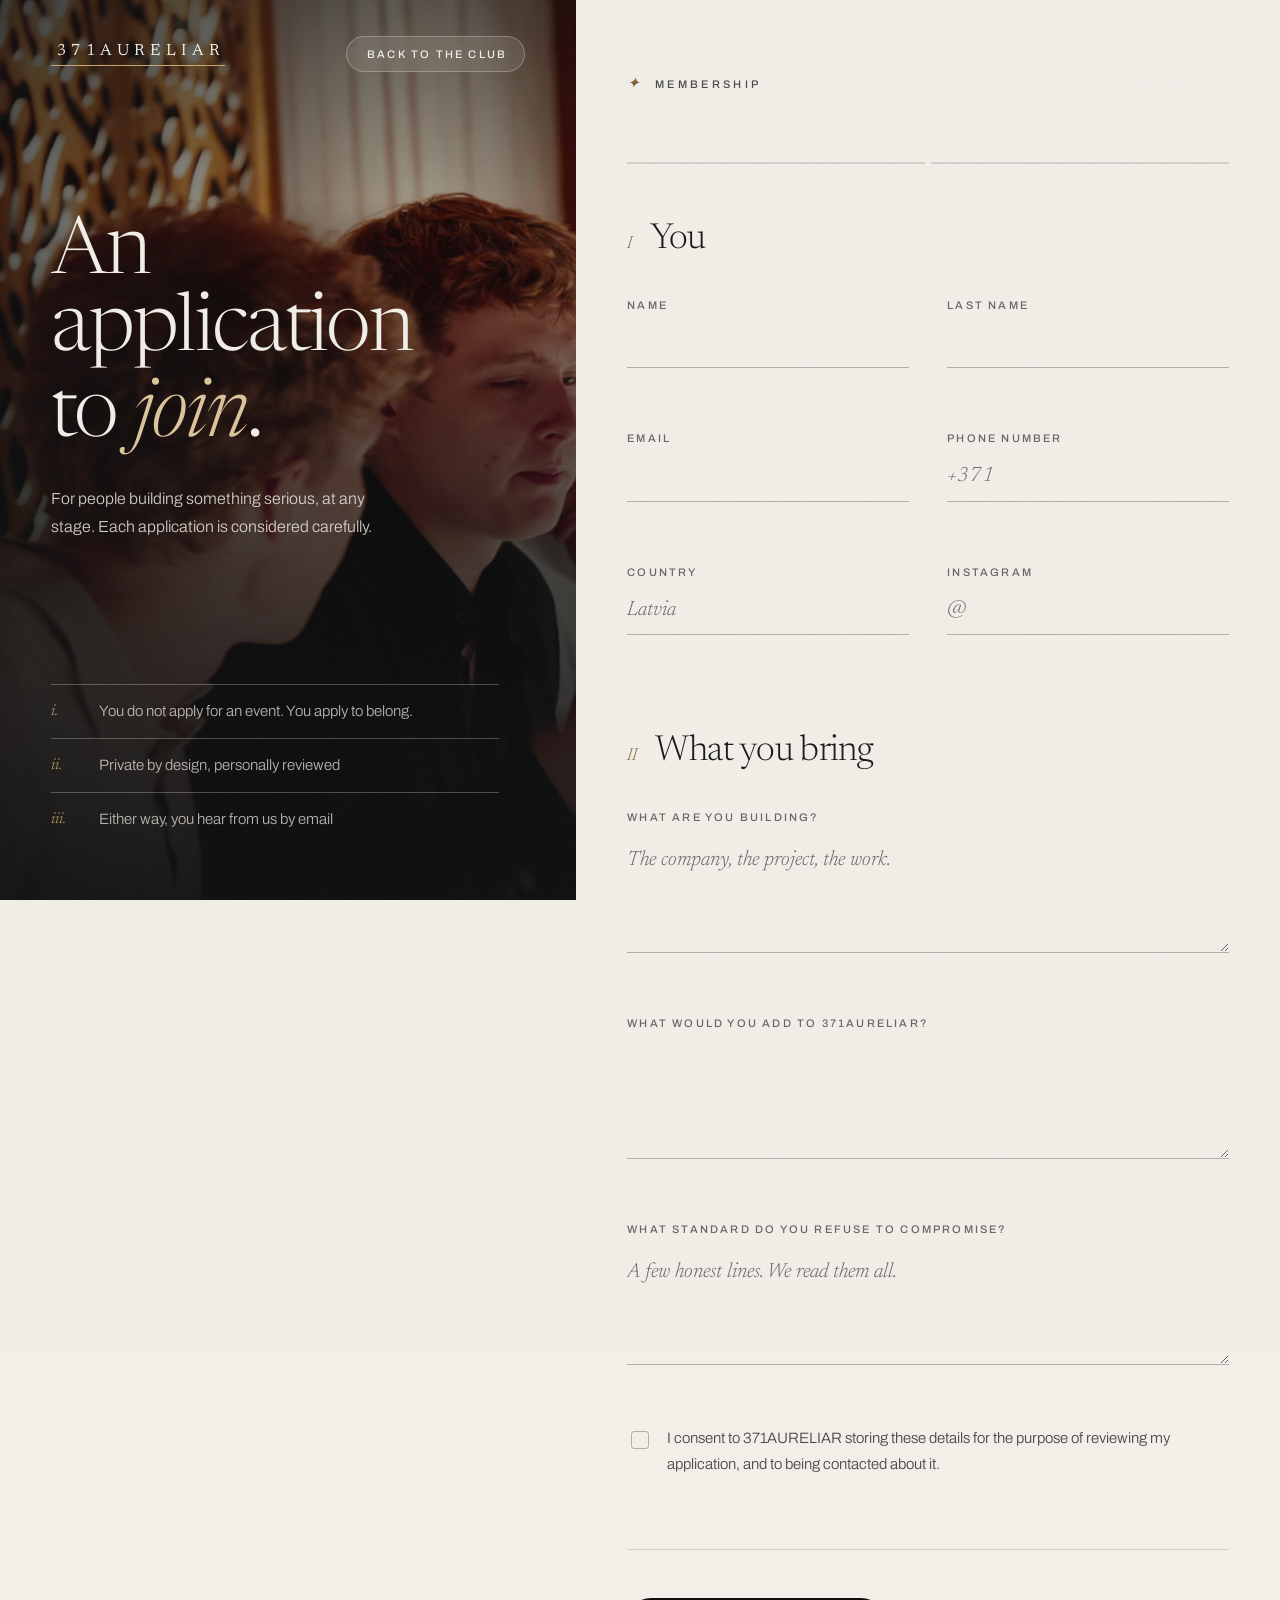
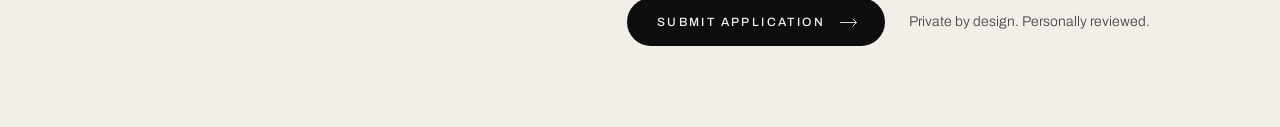
==== commit 56273603: "Fix clipped hero type, stale caching, and polish the page - Line masks now leave room for ascenders " ====
--- a/apply.html
+++ b/apply.html
@@ -11,7 +11,7 @@
 <link rel="preconnect" href="https://fonts.googleapis.com">
 <link rel="preconnect" href="https://fonts.gstatic.com" crossorigin>
 <link href="https://fonts.googleapis.com/css2?family=Archivo:wght@300;400;500&family=Newsreader:ital,opsz,wght@0,6..72,300..500;1,6..72,300..400&display=swap" rel="stylesheet">
-<link rel="stylesheet" href="assets/css/styles.css">
+<link rel="stylesheet" href="assets/css/styles.css?v=3">
 <script>document.documentElement.className='js is-seen'</script>
 </head>
 
@@ -166,6 +166,6 @@
   </div>
 </main>
 
-<script src="assets/js/main.js" defer></script>
+<script src="assets/js/main.js?v=3" defer></script>
 </body>
 </html>
--- a/assets/css/styles.css
+++ b/assets/css/styles.css
@@ -370,6 +370,18 @@
 }
 
 .header.is-stuck::before { opacity: 1; }
+
+.header::after {
+  content: "";
+  position: absolute; left: 0; right: 0; bottom: -1px;
+  height: 1px;
+  background: var(--gold);
+  transform-origin: left;
+  transform: scaleX(var(--sp, 0));
+  opacity: 0;
+  transition: opacity 0.5s var(--ease);
+}
+.header.is-stuck::after { opacity: 0.9; }
 .header.is-hidden { transform: translateY(-100%); }
 body.is-menu .header { transform: none; }
 body.is-menu .header::before { opacity: 0; }
@@ -504,11 +516,19 @@
 
 /* ------------------------------------------------------ line reveals --- */
 
-.line { display: block; overflow: hidden; padding-bottom: 0.06em; margin-bottom: -0.06em; }
+/* Each line is a mask. The padding gives ascenders, descenders and italic
+   overhang room inside the mask; the negative margin gives it back so the
+   layout is unchanged. */
+.line {
+  display: block;
+  overflow: hidden;
+  padding: 0.16em 0.12em 0.1em 0;
+  margin: -0.16em -0.12em -0.1em 0;
+}
 .line > span { display: inline-block; }
 
 html.js .split-lines .line > span {
-  transform: translateY(110%);
+  transform: translateY(130%);
   transition: transform 1.2s var(--ease-p);
 }
 html.js .split-lines .line:nth-child(2) > span { transition-delay: 0.09s; }
@@ -549,7 +569,7 @@
   background:
     linear-gradient(180deg, rgba(14,14,15,0.55) 0%, rgba(14,14,15,0) 22%),
     linear-gradient(0deg, rgba(14,14,15,0.92) 0%, rgba(14,14,15,0.55) 34%, rgba(14,14,15,0.08) 62%),
-    radial-gradient(120% 80% at 20% 100%, rgba(14,14,15,0.35), transparent 60%);
+    linear-gradient(90deg, rgba(14,14,15,0.58) 0%, rgba(14,14,15,0.28) 45%, rgba(14,14,15,0) 75%);
 }
 
 .hero__top, .hero__body { position: relative; z-index: var(--z-copy); }
@@ -605,15 +625,13 @@
   font-size: 0.625rem; letter-spacing: 0.3em; text-transform: uppercase; color: var(--gold);
   display: inline-flex; align-items: center; gap: 0.6rem;
 }
-.hero__now-label::before {
-  content: ""; width: 6px; height: 6px; border-radius: 50%; background: #D2553F;
-  box-shadow: 0 0 0 0 rgba(210, 85, 63, 0.6);
-  animation: live 2s var(--ease) infinite;
-}
-@keyframes live { 70% { box-shadow: 0 0 0 7px rgba(210, 85, 63, 0); } 100% { box-shadow: 0 0 0 0 rgba(210, 85, 63, 0); } }
+.hero__now-label::before { content: ""; width: 1.5rem; height: 1px; background: var(--gold); }
 
 .hero__now-title { grid-column: 1; font-family: var(--serif); font-size: 1.35rem; line-height: 1.2; transition: color 0.3s var(--ease); }
+.hero__now-title { display: inline-flex; align-items: center; gap: 0.75rem; }
+.hero__now-title svg { opacity: 0; transform: translateX(-6px); transition: opacity 0.4s var(--ease), transform 0.5s var(--ease-p); }
 a.hero__now-title:hover { color: var(--gold-soft); }
+a.hero__now-title:hover svg { opacity: 1; transform: none; }
 .hero__now-sub { grid-column: 1; font-size: 0.8125rem; color: var(--on-ink-faint); }
 .hero__now .vid-toggle { grid-column: 2; grid-row: 1 / span 3; }
 
@@ -641,24 +659,6 @@
 }
 .vid-toggle.is-paused .vid-toggle__icon::after { display: none; }
 
-.scroll-cue {
-  position: absolute; z-index: var(--z-copy);
-  left: 50%; bottom: 0;
-  width: 1px; height: clamp(2.5rem, 6vh, 4rem);
-  overflow: hidden;
-  display: none;
-}
-@media (min-width: 900px) { .scroll-cue { display: block; } }
-.scroll-cue__line {
-  position: absolute; inset: 0;
-  background: var(--gold);
-  animation: cue 2.4s var(--ease-io) infinite;
-}
-@keyframes cue {
-  0%   { transform: translateY(-100%); }
-  50%  { transform: translateY(0); }
-  100% { transform: translateY(100%); }
-}
 
 /* the hero's own entrance, keyed off the curtain */
 html.js [data-intro] {
@@ -668,7 +668,7 @@
 html.js .line > [data-intro] { animation-name: intro-line; }
 
 @keyframes intro-rise { from { opacity: 0; transform: translateY(24px); } to { opacity: 1; transform: none; } }
-@keyframes intro-line { from { transform: translateY(110%); } to { transform: none; } }
+@keyframes intro-line { from { transform: translateY(130%); } to { transform: none; } }
 
 @media (max-width: 899px) {
   .hero__title { font-size: clamp(3.4rem, 15vw, 6rem); }
@@ -699,7 +699,7 @@
 
 /* words are split by JS and brighten with scroll */
 .idea__text .w { opacity: var(--o, 1); transition: opacity 0.25s linear; }
-html.js .idea__text .w { --o: 0.16; }
+html.js .idea__text .w { --o: 0.22; }
 
 .pill-img {
   display: inline-block;
@@ -803,12 +803,12 @@
 
 @media (min-width: 900px) {
   .pillar {
-    min-height: 62vh;
+    min-height: 50vh;
     display: flex; flex-direction: column; justify-content: center;
     opacity: 0.28;
   }
   .pillar.is-active { opacity: 1; }
-  .pillar:last-child { min-height: 70vh; }
+  .pillar:last-child { min-height: 62vh; }
 }
 
 .pillar__img { margin-bottom: 1.75rem; aspect-ratio: 4 / 5; overflow: hidden; }
@@ -830,7 +830,7 @@
 
 /* -------------------------------------------------------------- film --- */
 
-.film { position: relative; height: 240vh; background: var(--ink); }
+.film { position: relative; height: 200vh; background: var(--ink); }
 
 .film__sticky {
   position: sticky; top: 0;
@@ -868,7 +868,7 @@
   pointer-events: none;
 }
 
-html.js .film__quote .line > span { transform: translateY(110%); transition: transform 1.2s var(--ease-p); }
+html.js .film__quote .line > span { transform: translateY(130%); transition: transform 1.2s var(--ease-p); }
 html.js .film__quote .line:nth-child(2) > span { transition-delay: 0.1s; }
 html.js .film.is-open .film__quote .line > span { transform: none; }
 
@@ -1016,8 +1016,7 @@
   letter-spacing: -0.05em;
   margin-left: -0.05em;
 }
-.next__title .line { padding: 0.1em 0.12em 0.08em 0; margin: -0.1em -0.12em -0.08em 0; }
-.next__title .line:nth-child(2) { padding-left: 0.62em; }
+.next__title .line:nth-child(2) { padding-left: 0.62em; margin-top: -0.06em; }
 .next__title em { font-style: italic; color: var(--gold-ink); }
 
 .next__side { display: grid; gap: 1.5rem; justify-items: start; padding-bottom: 1rem; }
@@ -1051,13 +1050,6 @@
 
 .letter { display: grid; gap: 1.1rem; max-width: 46ch; }
 .letter p { color: var(--on-cream-dim); font-size: 1.02rem; }
-.letter p:first-child::first-letter {
-  float: left;
-  font-family: var(--serif); font-weight: 300;
-  font-size: 3.6em; line-height: 0.8;
-  margin: 0.08em 0.1em 0 0;
-  color: var(--gold-ink);
-}
 
 /* -------------------------------------------------------- membership --- */
 
@@ -1073,7 +1065,7 @@
 .membership__scrim {
   position: absolute; inset: 0; z-index: -1;
   background:
-    linear-gradient(180deg, var(--ink) 0%, rgba(14,14,15,0.82) 22%, rgba(14,14,15,0.78) 70%, var(--ink) 100%);
+    linear-gradient(180deg, var(--ink) 0%, rgba(14,14,15,0.8) 20%, rgba(14,14,15,0.86) 60%, rgba(14,14,15,0.94) 85%, var(--ink) 100%);
 }
 
 .membership .label span { color: var(--gold); }
